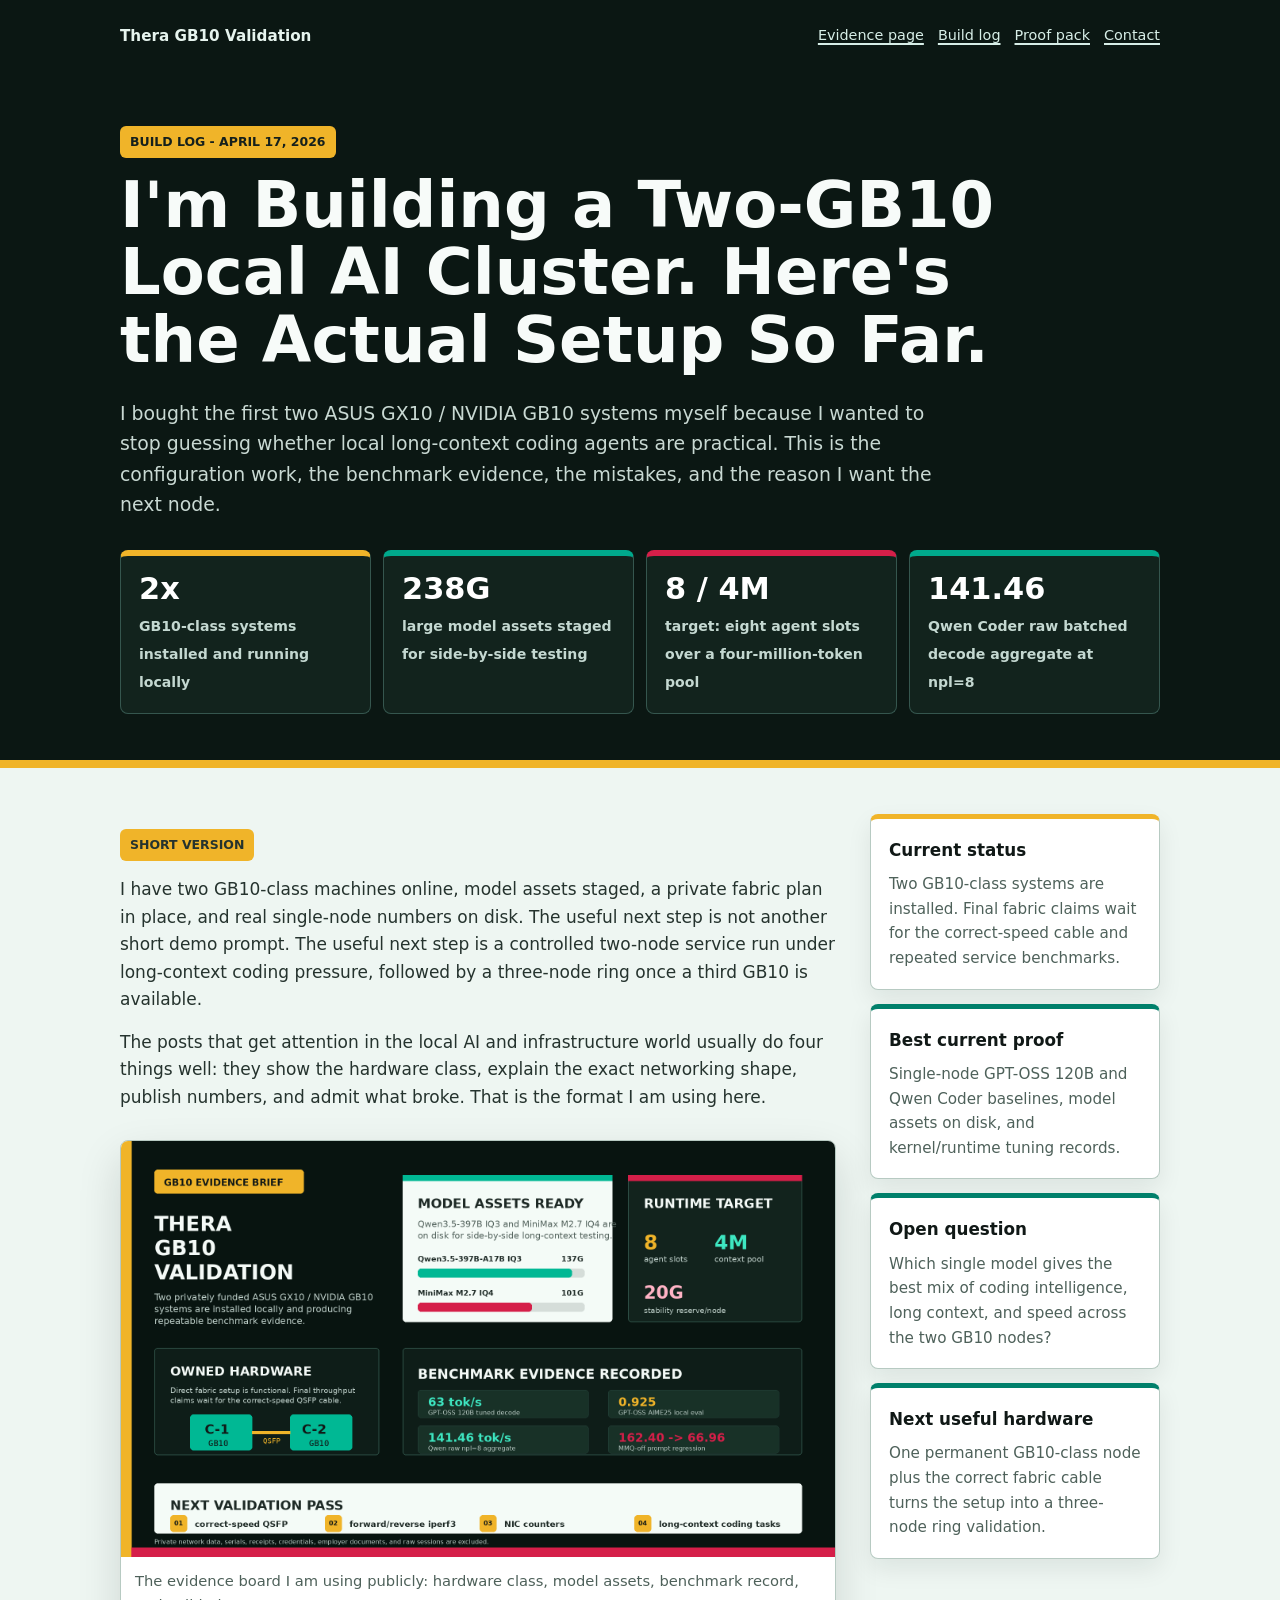
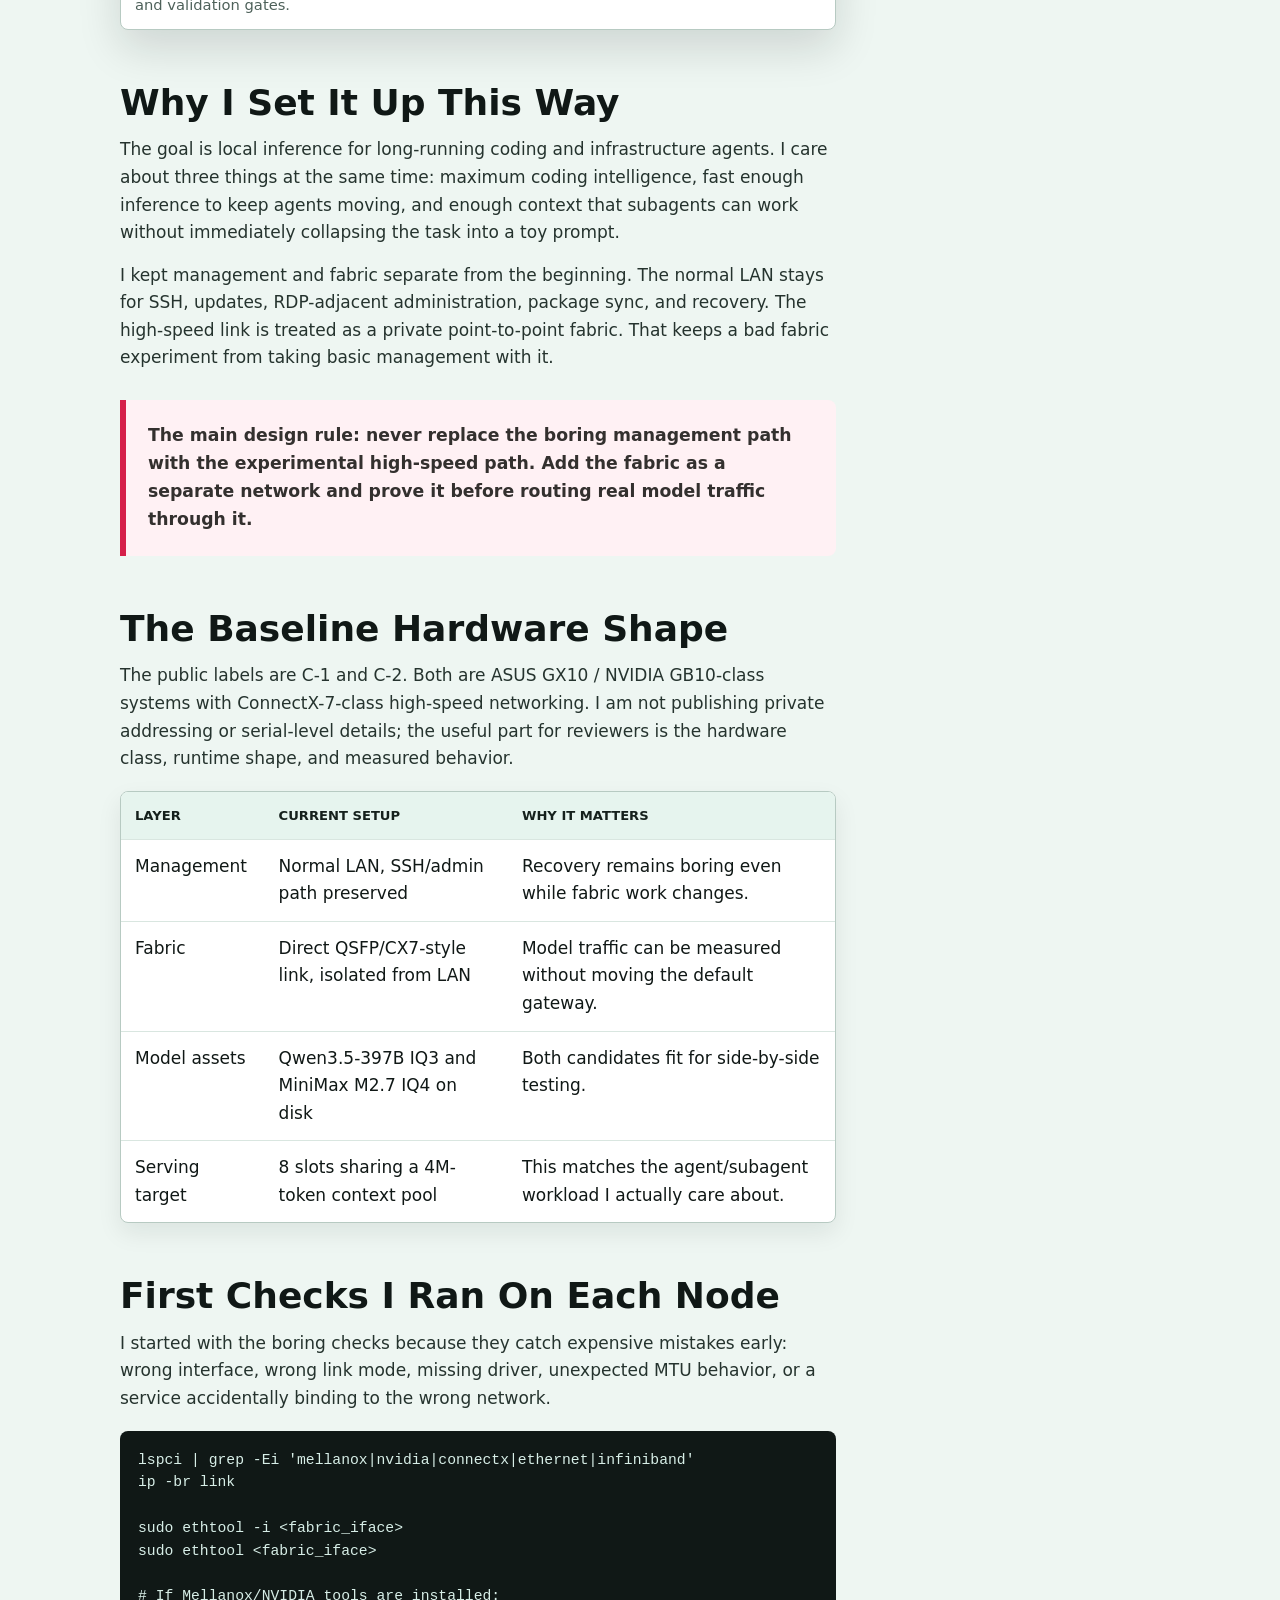
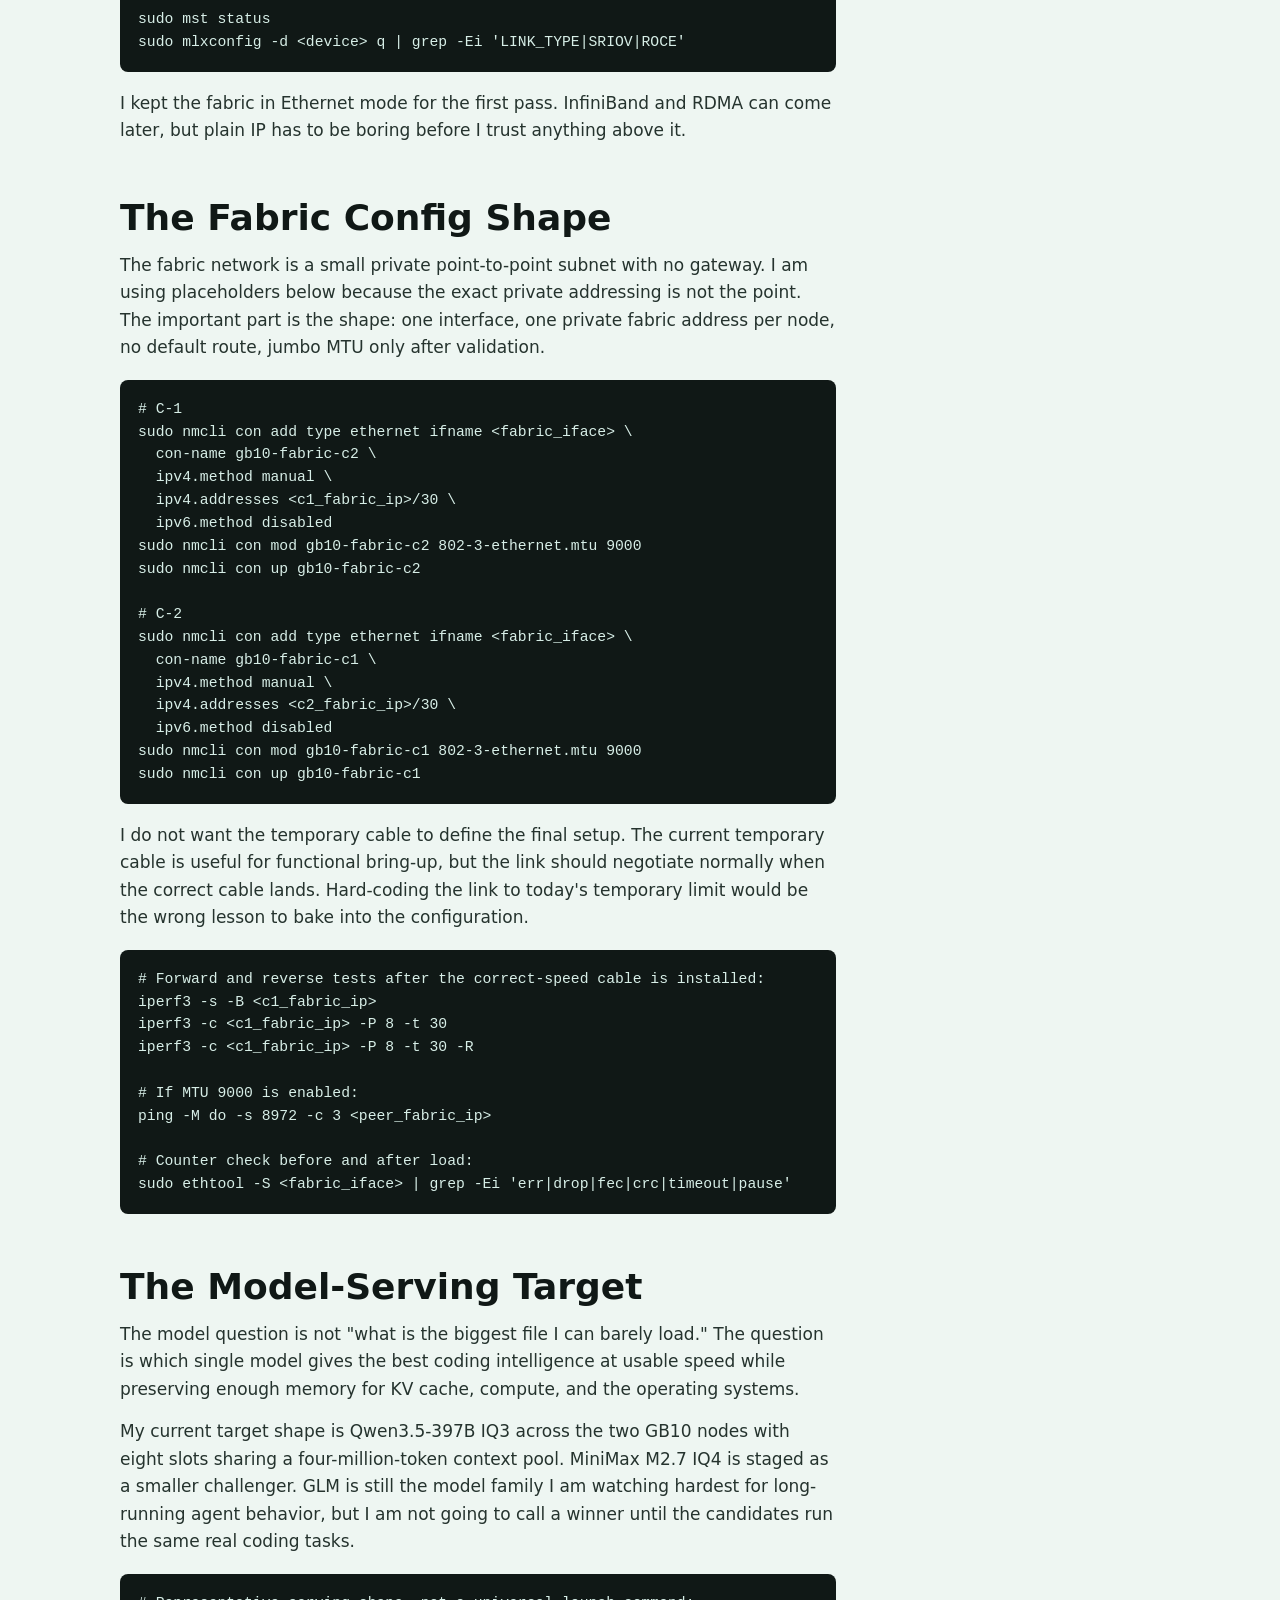
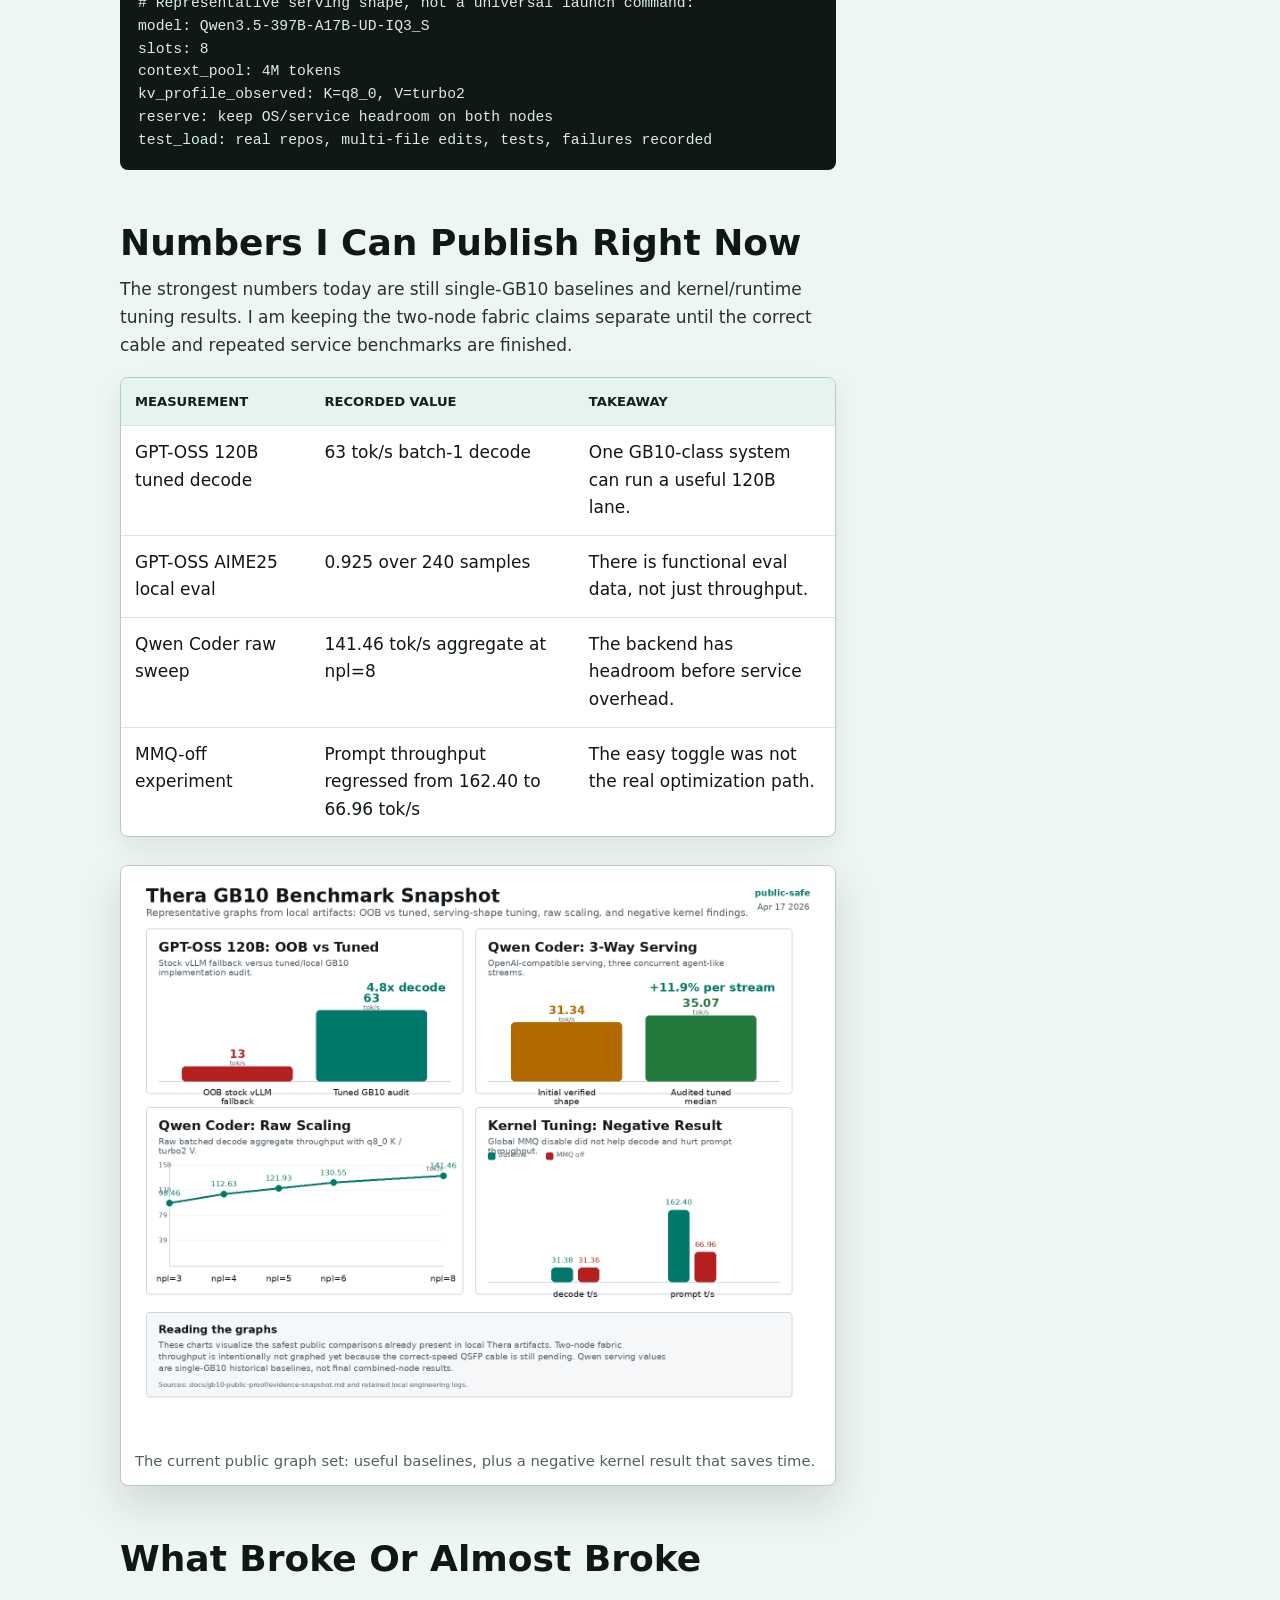
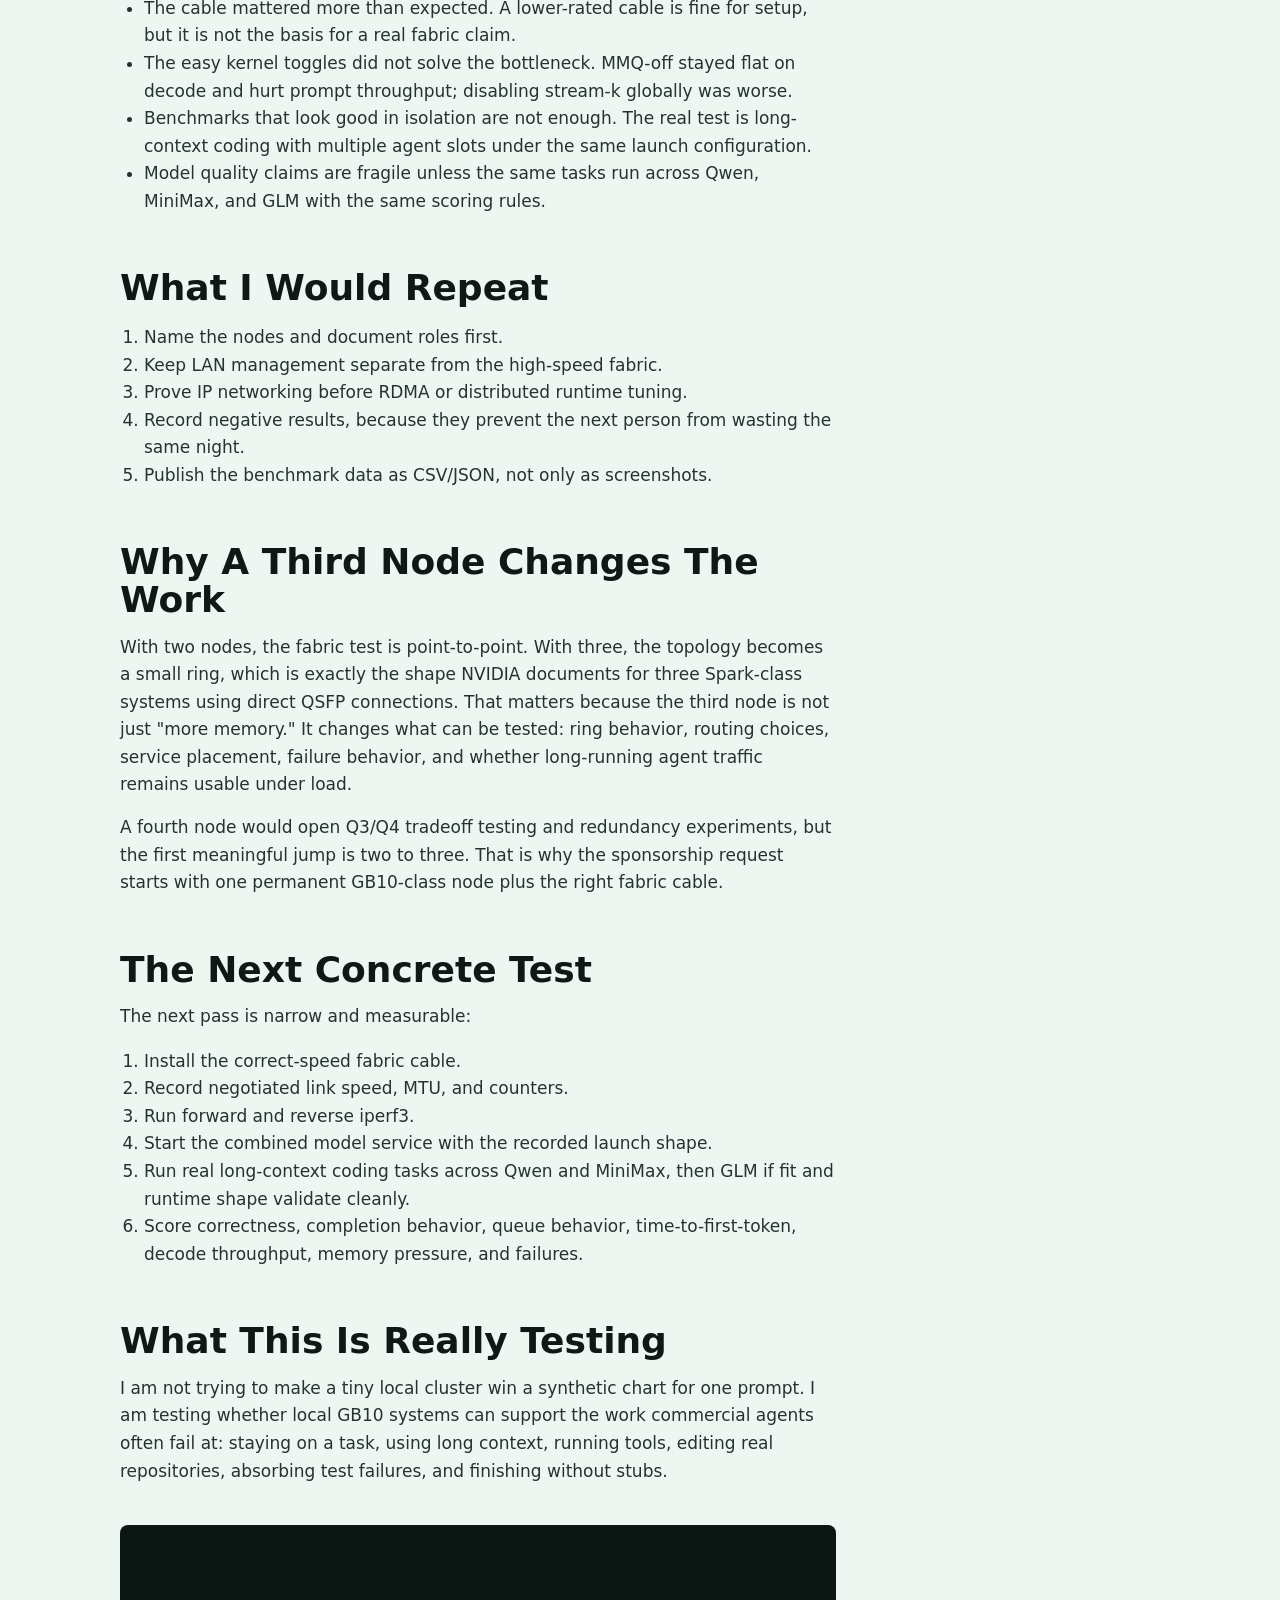
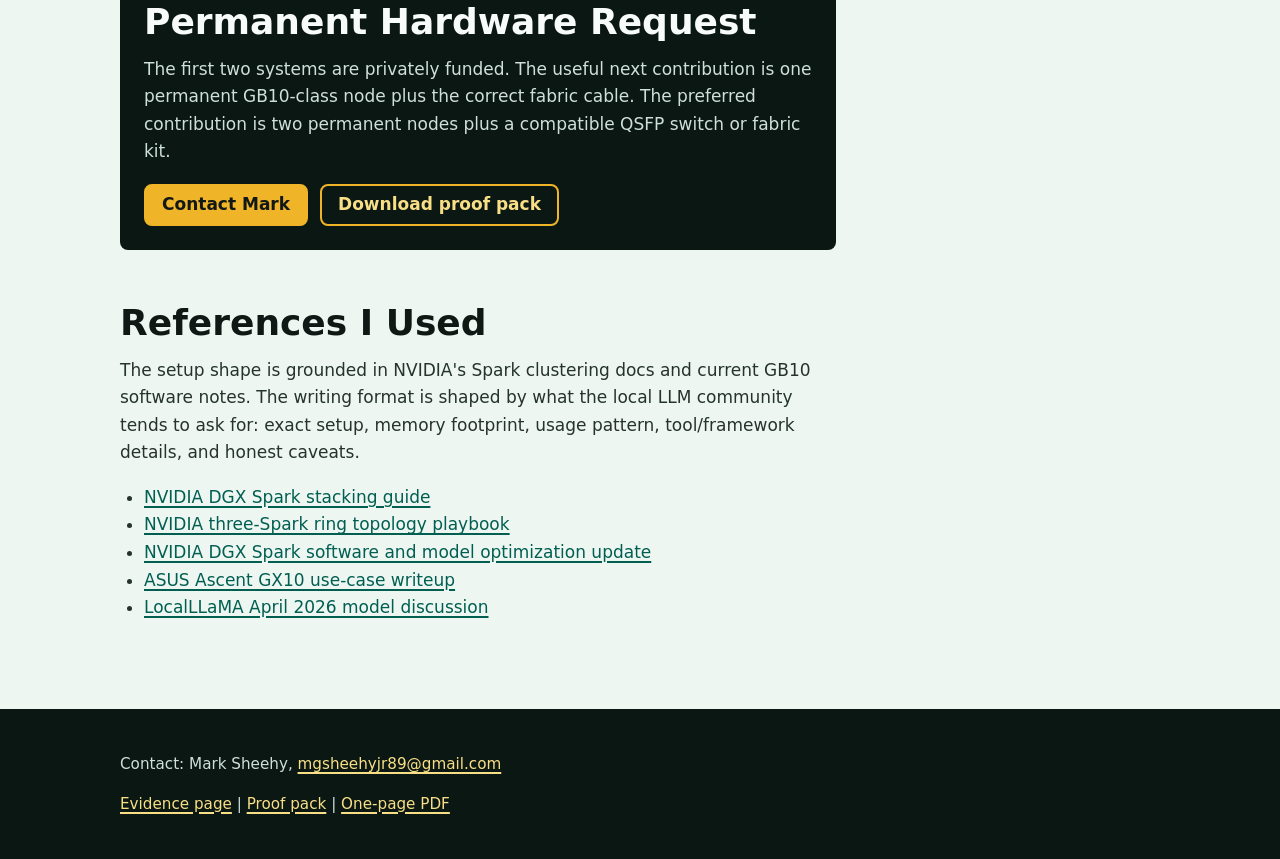
==== build-log.html @ c2eac0f5 "Add GB10 build log article" ====
<!doctype html>
<html lang="en">
<head>
  <meta charset="utf-8">
  <meta name="viewport" content="width=device-width, initial-scale=1">
  <title>I'm Building a Two-GB10 Local AI Cluster</title>
  <meta name="description" content="A first-person build log for a two-node ASUS GX10 / NVIDIA GB10 local AI cluster: configs, benchmarks, mistakes, model choices, and next validation steps.">
  <meta name="author" content="Mark Sheehy">
  <link rel="canonical" href="https://mgsheehyjr89.github.io/build-log.html">
  <link rel="icon" href="favicon.png" type="image/png">
  <meta property="og:type" content="article">
  <meta property="og:site_name" content="Thera GB10 Validation">
  <meta property="og:title" content="I'm Building a Two-GB10 Local AI Cluster">
  <meta property="og:description" content="What I configured, what broke, what measured well, and why the next GB10 matters.">
  <meta property="og:url" content="https://mgsheehyjr89.github.io/build-log.html">
  <meta property="og:image" content="https://mgsheehyjr89.github.io/social-card.png">
  <meta name="twitter:card" content="summary_large_image">
  <meta name="twitter:title" content="I'm Building a Two-GB10 Local AI Cluster">
  <meta name="twitter:description" content="Configs, benchmarks, mistakes, model choices, and next validation steps.">
  <meta name="twitter:image" content="https://mgsheehyjr89.github.io/social-card.png">
  <style>
    :root {
      color-scheme: light;
      --bg: #eef6f2;
      --ink: #101816;
      --muted: #4e615a;
      --line: #b7cac2;
      --surface: #ffffff;
      --panel: #0b1713;
      --panel-2: #12231d;
      --accent: #00806b;
      --accent-2: #00a98c;
      --gold: #f0b429;
      --hot: #d51f49;
      --soft-hot: #fff1f4;
      --soft-green: #ddf1ea;
      --shadow: 0 18px 44px rgba(16, 24, 22, 0.14);
    }

    * {
      box-sizing: border-box;
    }

    body {
      margin: 0;
      background: var(--bg);
      color: var(--ink);
      font-family: Inter, ui-sans-serif, system-ui, -apple-system, BlinkMacSystemFont, "Segoe UI", sans-serif;
      font-size: 17px;
      line-height: 1.62;
      letter-spacing: 0;
    }

    a {
      color: #005f51;
      text-decoration-thickness: 2px;
      text-underline-offset: 3px;
    }

    img {
      display: block;
      max-width: 100%;
      height: auto;
    }

    code,
    pre {
      font-family: ui-monospace, SFMono-Regular, Menlo, Consolas, monospace;
    }

    pre {
      overflow-x: auto;
      margin: 18px 0;
      padding: 18px;
      border-radius: 8px;
      background: #101816;
      color: #d7eee7;
      font-size: 0.92rem;
      line-height: 1.55;
    }

    .topbar,
    .hero,
    .article,
    footer {
      padding-left: max(22px, calc((100vw - 1040px) / 2));
      padding-right: max(22px, calc((100vw - 1040px) / 2));
    }

    .topbar {
      display: flex;
      align-items: center;
      justify-content: space-between;
      gap: 18px;
      min-height: 72px;
      background: var(--panel);
      color: #e6f4ee;
    }

    .brand {
      font-weight: 800;
      font-size: 0.95rem;
    }

    .nav {
      display: flex;
      flex-wrap: wrap;
      gap: 14px;
      font-size: 0.9rem;
    }

    .nav a {
      color: #d7eee7;
    }

    .hero {
      padding-top: 54px;
      padding-bottom: 46px;
      border-bottom: 8px solid var(--gold);
      background: var(--panel);
      color: #f7fbf9;
    }

    .eyebrow,
    .section-label {
      display: inline-flex;
      align-items: center;
      width: fit-content;
      margin: 0 0 14px;
      padding: 6px 10px;
      border-radius: 6px;
      background: var(--gold);
      color: #15201c;
      font-size: 0.78rem;
      font-weight: 850;
      text-transform: uppercase;
    }

    h1,
    h2,
    h3 {
      margin: 0;
      line-height: 1.05;
      letter-spacing: 0;
    }

    h1 {
      max-width: 900px;
      font-size: 4rem;
    }

    h2 {
      margin-top: 54px;
      font-size: 2.25rem;
    }

    h3 {
      margin-top: 28px;
      font-size: 1.35rem;
    }

    .lead {
      max-width: 820px;
      margin: 24px 0 0;
      color: #c9d9d3;
      font-size: 1.18rem;
    }

    .hero-grid {
      display: grid;
      grid-template-columns: repeat(4, minmax(0, 1fr));
      gap: 12px;
      margin-top: 30px;
    }

    .hero-stat {
      min-height: 116px;
      padding: 18px;
      border: 1px solid #35564e;
      border-top: 6px solid var(--accent-2);
      border-radius: 8px;
      background: var(--panel-2);
    }

    .hero-stat.gold {
      border-top-color: var(--gold);
    }

    .hero-stat.hot {
      border-top-color: var(--hot);
    }

    .hero-stat strong {
      display: block;
      margin-bottom: 8px;
      color: #ffffff;
      font-size: 1.9rem;
      line-height: 1;
    }

    .hero-stat span {
      color: #c4d8d1;
      font-size: 0.88rem;
      font-weight: 750;
    }

    .article {
      padding-top: 46px;
      padding-bottom: 70px;
    }

    .article-layout {
      display: grid;
      grid-template-columns: minmax(0, 1fr) 290px;
      gap: 34px;
      align-items: start;
    }

    .post {
      min-width: 0;
    }

    .post p,
    .post li {
      color: #25332e;
    }

    .post p {
      margin: 15px 0 0;
    }

    .post ul,
    .post ol {
      padding-left: 24px;
    }

    .pull {
      margin: 28px 0;
      padding: 22px;
      border-left: 6px solid var(--hot);
      border-radius: 0 8px 8px 0;
      background: var(--soft-hot);
      color: #33302e;
      font-size: 1.08rem;
      font-weight: 650;
    }

    .image-frame {
      margin: 28px 0;
      border: 1px solid var(--line);
      border-radius: 8px;
      background: #ffffff;
      box-shadow: var(--shadow);
      overflow: hidden;
    }

    .image-frame figcaption {
      padding: 12px 14px;
      color: var(--muted);
      font-size: 0.92rem;
    }

    .table-wrap {
      overflow-x: auto;
      margin-top: 18px;
      border: 1px solid var(--line);
      border-radius: 8px;
      background: #ffffff;
      box-shadow: 0 10px 24px rgba(16, 24, 22, 0.08);
    }

    table {
      width: 100%;
      min-width: 660px;
      border-collapse: collapse;
    }

    th,
    td {
      padding: 13px 14px;
      border-bottom: 1px solid #d9e6e0;
      text-align: left;
      vertical-align: top;
    }

    th {
      background: #e6f4ee;
      color: #15201c;
      font-size: 0.82rem;
      text-transform: uppercase;
    }

    tr:last-child td {
      border-bottom: 0;
    }

    .side {
      position: sticky;
      top: 20px;
      display: grid;
      gap: 14px;
    }

    .side-card {
      padding: 18px;
      border: 1px solid var(--line);
      border-top: 5px solid var(--accent);
      border-radius: 8px;
      background: #ffffff;
      box-shadow: 0 10px 24px rgba(16, 24, 22, 0.08);
    }

    .side-card.gold {
      border-top-color: var(--gold);
    }

    .side-card strong {
      display: block;
      margin-bottom: 8px;
      font-size: 1.05rem;
    }

    .side-card p {
      margin: 0;
      color: var(--muted);
      font-size: 0.95rem;
    }

    .cta {
      margin-top: 40px;
      padding: 24px;
      border-radius: 8px;
      background: var(--panel);
      color: #f7fbf9;
    }

    .cta p {
      color: #cfe0d9;
    }

    .button-row {
      display: flex;
      flex-wrap: wrap;
      gap: 12px;
      margin-top: 18px;
    }

    .button {
      display: inline-flex;
      align-items: center;
      justify-content: center;
      min-height: 42px;
      padding: 0 16px;
      border: 2px solid var(--gold);
      border-radius: 8px;
      background: var(--gold);
      color: #111816;
      font-weight: 800;
      text-decoration: none;
    }

    .button.secondary {
      background: transparent;
      color: #f8df86;
    }

    footer {
      padding-top: 28px;
      padding-bottom: 28px;
      background: var(--panel);
      color: #cfe0d9;
      font-size: 0.95rem;
    }

    footer a {
      color: #f8df86;
    }

    @media (max-width: 900px) {
      h1 {
        font-size: 2.6rem;
      }

      .hero-grid,
      .article-layout {
        grid-template-columns: 1fr;
      }

      .side {
        position: static;
      }
    }

    @media (max-width: 640px) {
      body {
        font-size: 16px;
      }

      .topbar {
        align-items: flex-start;
        flex-direction: column;
        padding-top: 18px;
        padding-bottom: 18px;
      }

      h1 {
        font-size: 2rem;
      }

      h2 {
        font-size: 1.55rem;
      }

      .hero {
        padding-top: 34px;
      }
    }
  </style>
</head>
<body>
  <div class="topbar">
    <div class="brand">Thera GB10 Validation</div>
    <nav class="nav" aria-label="Site sections">
      <a href="index.html">Evidence page</a>
      <a href="build-log.html">Build log</a>
      <a href="proof-pack.zip">Proof pack</a>
      <a href="mailto:mgsheehyjr89@gmail.com">Contact</a>
    </nav>
  </div>

  <header class="hero">
    <div class="eyebrow">Build log - April 17, 2026</div>
    <h1>I'm Building a Two-GB10 Local AI Cluster. Here's the Actual Setup So Far.</h1>
    <p class="lead">I bought the first two ASUS GX10 / NVIDIA GB10 systems myself because I wanted to stop guessing whether local long-context coding agents are practical. This is the configuration work, the benchmark evidence, the mistakes, and the reason I want the next node.</p>

    <div class="hero-grid" aria-label="Build summary">
      <div class="hero-stat gold">
        <strong>2x</strong>
        <span>GB10-class systems installed and running locally</span>
      </div>
      <div class="hero-stat">
        <strong>238G</strong>
        <span>large model assets staged for side-by-side testing</span>
      </div>
      <div class="hero-stat hot">
        <strong>8 / 4M</strong>
        <span>target: eight agent slots over a four-million-token pool</span>
      </div>
      <div class="hero-stat">
        <strong>141.46</strong>
        <span>Qwen Coder raw batched decode aggregate at npl=8</span>
      </div>
    </div>
  </header>

  <main class="article">
    <div class="article-layout">
      <article class="post">
        <p class="section-label">Short version</p>
        <p>I have two GB10-class machines online, model assets staged, a private fabric plan in place, and real single-node numbers on disk. The useful next step is not another short demo prompt. The useful next step is a controlled two-node service run under long-context coding pressure, followed by a three-node ring once a third GB10 is available.</p>

        <p>The posts that get attention in the local AI and infrastructure world usually do four things well: they show the hardware class, explain the exact networking shape, publish numbers, and admit what broke. That is the format I am using here.</p>

        <figure class="image-frame">
          <img src="evidence-visual.png" alt="GB10 validation evidence board with owned hardware, model assets, benchmark evidence, and next validation pass.">
          <figcaption>The evidence board I am using publicly: hardware class, model assets, benchmark record, and validation gates.</figcaption>
        </figure>

        <h2>Why I Set It Up This Way</h2>
        <p>The goal is local inference for long-running coding and infrastructure agents. I care about three things at the same time: maximum coding intelligence, fast enough inference to keep agents moving, and enough context that subagents can work without immediately collapsing the task into a toy prompt.</p>

        <p>I kept management and fabric separate from the beginning. The normal LAN stays for SSH, updates, RDP-adjacent administration, package sync, and recovery. The high-speed link is treated as a private point-to-point fabric. That keeps a bad fabric experiment from taking basic management with it.</p>

        <div class="pull">The main design rule: never replace the boring management path with the experimental high-speed path. Add the fabric as a separate network and prove it before routing real model traffic through it.</div>

        <h2>The Baseline Hardware Shape</h2>
        <p>The public labels are C-1 and C-2. Both are ASUS GX10 / NVIDIA GB10-class systems with ConnectX-7-class high-speed networking. I am not publishing private addressing or serial-level details; the useful part for reviewers is the hardware class, runtime shape, and measured behavior.</p>

        <div class="table-wrap">
          <table>
            <thead>
              <tr>
                <th>Layer</th>
                <th>Current setup</th>
                <th>Why it matters</th>
              </tr>
            </thead>
            <tbody>
              <tr>
                <td>Management</td>
                <td>Normal LAN, SSH/admin path preserved</td>
                <td>Recovery remains boring even while fabric work changes.</td>
              </tr>
              <tr>
                <td>Fabric</td>
                <td>Direct QSFP/CX7-style link, isolated from LAN</td>
                <td>Model traffic can be measured without moving the default gateway.</td>
              </tr>
              <tr>
                <td>Model assets</td>
                <td>Qwen3.5-397B IQ3 and MiniMax M2.7 IQ4 on disk</td>
                <td>Both candidates fit for side-by-side testing.</td>
              </tr>
              <tr>
                <td>Serving target</td>
                <td>8 slots sharing a 4M-token context pool</td>
                <td>This matches the agent/subagent workload I actually care about.</td>
              </tr>
            </tbody>
          </table>
        </div>

        <h2>First Checks I Ran On Each Node</h2>
        <p>I started with the boring checks because they catch expensive mistakes early: wrong interface, wrong link mode, missing driver, unexpected MTU behavior, or a service accidentally binding to the wrong network.</p>

        <pre><code>lspci | grep -Ei 'mellanox|nvidia|connectx|ethernet|infiniband'
ip -br link

sudo ethtool -i &lt;fabric_iface&gt;
sudo ethtool &lt;fabric_iface&gt;

# If Mellanox/NVIDIA tools are installed:
sudo mst status
sudo mlxconfig -d &lt;device&gt; q | grep -Ei 'LINK_TYPE|SRIOV|ROCE'</code></pre>

        <p>I kept the fabric in Ethernet mode for the first pass. InfiniBand and RDMA can come later, but plain IP has to be boring before I trust anything above it.</p>

        <h2>The Fabric Config Shape</h2>
        <p>The fabric network is a small private point-to-point subnet with no gateway. I am using placeholders below because the exact private addressing is not the point. The important part is the shape: one interface, one private fabric address per node, no default route, jumbo MTU only after validation.</p>

        <pre><code># C-1
sudo nmcli con add type ethernet ifname &lt;fabric_iface&gt; \
  con-name gb10-fabric-c2 \
  ipv4.method manual \
  ipv4.addresses &lt;c1_fabric_ip&gt;/30 \
  ipv6.method disabled
sudo nmcli con mod gb10-fabric-c2 802-3-ethernet.mtu 9000
sudo nmcli con up gb10-fabric-c2

# C-2
sudo nmcli con add type ethernet ifname &lt;fabric_iface&gt; \
  con-name gb10-fabric-c1 \
  ipv4.method manual \
  ipv4.addresses &lt;c2_fabric_ip&gt;/30 \
  ipv6.method disabled
sudo nmcli con mod gb10-fabric-c1 802-3-ethernet.mtu 9000
sudo nmcli con up gb10-fabric-c1</code></pre>

        <p>I do not want the temporary cable to define the final setup. The current temporary cable is useful for functional bring-up, but the link should negotiate normally when the correct cable lands. Hard-coding the link to today's temporary limit would be the wrong lesson to bake into the configuration.</p>

        <pre><code># Forward and reverse tests after the correct-speed cable is installed:
iperf3 -s -B &lt;c1_fabric_ip&gt;
iperf3 -c &lt;c1_fabric_ip&gt; -P 8 -t 30
iperf3 -c &lt;c1_fabric_ip&gt; -P 8 -t 30 -R

# If MTU 9000 is enabled:
ping -M do -s 8972 -c 3 &lt;peer_fabric_ip&gt;

# Counter check before and after load:
sudo ethtool -S &lt;fabric_iface&gt; | grep -Ei 'err|drop|fec|crc|timeout|pause'</code></pre>

        <h2>The Model-Serving Target</h2>
        <p>The model question is not "what is the biggest file I can barely load." The question is which single model gives the best coding intelligence at usable speed while preserving enough memory for KV cache, compute, and the operating systems.</p>

        <p>My current target shape is Qwen3.5-397B IQ3 across the two GB10 nodes with eight slots sharing a four-million-token context pool. MiniMax M2.7 IQ4 is staged as a smaller challenger. GLM is still the model family I am watching hardest for long-running agent behavior, but I am not going to call a winner until the candidates run the same real coding tasks.</p>

        <pre><code># Representative serving shape, not a universal launch command:
model: Qwen3.5-397B-A17B-UD-IQ3_S
slots: 8
context_pool: 4M tokens
kv_profile_observed: K=q8_0, V=turbo2
reserve: keep OS/service headroom on both nodes
test_load: real repos, multi-file edits, tests, failures recorded</code></pre>

        <h2>Numbers I Can Publish Right Now</h2>
        <p>The strongest numbers today are still single-GB10 baselines and kernel/runtime tuning results. I am keeping the two-node fabric claims separate until the correct cable and repeated service benchmarks are finished.</p>

        <div class="table-wrap">
          <table>
            <thead>
              <tr>
                <th>Measurement</th>
                <th>Recorded value</th>
                <th>Takeaway</th>
              </tr>
            </thead>
            <tbody>
              <tr>
                <td>GPT-OSS 120B tuned decode</td>
                <td>63 tok/s batch-1 decode</td>
                <td>One GB10-class system can run a useful 120B lane.</td>
              </tr>
              <tr>
                <td>GPT-OSS AIME25 local eval</td>
                <td>0.925 over 240 samples</td>
                <td>There is functional eval data, not just throughput.</td>
              </tr>
              <tr>
                <td>Qwen Coder raw sweep</td>
                <td>141.46 tok/s aggregate at npl=8</td>
                <td>The backend has headroom before service overhead.</td>
              </tr>
              <tr>
                <td>MMQ-off experiment</td>
                <td>Prompt throughput regressed from 162.40 to 66.96 tok/s</td>
                <td>The easy toggle was not the real optimization path.</td>
              </tr>
            </tbody>
          </table>
        </div>

        <figure class="image-frame">
          <img src="benchmark-graphs.png" alt="Benchmark graphs for GPT-OSS tuned decode, Qwen Coder serving shape, Qwen raw scaling, and MMQ tuning results.">
          <figcaption>The current public graph set: useful baselines, plus a negative kernel result that saves time.</figcaption>
        </figure>

        <h2>What Broke Or Almost Broke</h2>
        <ul>
          <li>The cable mattered more than expected. A lower-rated cable is fine for setup, but it is not the basis for a real fabric claim.</li>
          <li>The easy kernel toggles did not solve the bottleneck. MMQ-off stayed flat on decode and hurt prompt throughput; disabling stream-k globally was worse.</li>
          <li>Benchmarks that look good in isolation are not enough. The real test is long-context coding with multiple agent slots under the same launch configuration.</li>
          <li>Model quality claims are fragile unless the same tasks run across Qwen, MiniMax, and GLM with the same scoring rules.</li>
        </ul>

        <h2>What I Would Repeat</h2>
        <ol>
          <li>Name the nodes and document roles first.</li>
          <li>Keep LAN management separate from the high-speed fabric.</li>
          <li>Prove IP networking before RDMA or distributed runtime tuning.</li>
          <li>Record negative results, because they prevent the next person from wasting the same night.</li>
          <li>Publish the benchmark data as CSV/JSON, not only as screenshots.</li>
        </ol>

        <h2>Why A Third Node Changes The Work</h2>
        <p>With two nodes, the fabric test is point-to-point. With three, the topology becomes a small ring, which is exactly the shape NVIDIA documents for three Spark-class systems using direct QSFP connections. That matters because the third node is not just "more memory." It changes what can be tested: ring behavior, routing choices, service placement, failure behavior, and whether long-running agent traffic remains usable under load.</p>

        <p>A fourth node would open Q3/Q4 tradeoff testing and redundancy experiments, but the first meaningful jump is two to three. That is why the sponsorship request starts with one permanent GB10-class node plus the right fabric cable.</p>

        <h2>The Next Concrete Test</h2>
        <p>The next pass is narrow and measurable:</p>
        <ol>
          <li>Install the correct-speed fabric cable.</li>
          <li>Record negotiated link speed, MTU, and counters.</li>
          <li>Run forward and reverse iperf3.</li>
          <li>Start the combined model service with the recorded launch shape.</li>
          <li>Run real long-context coding tasks across Qwen and MiniMax, then GLM if fit and runtime shape validate cleanly.</li>
          <li>Score correctness, completion behavior, queue behavior, time-to-first-token, decode throughput, memory pressure, and failures.</li>
        </ol>

        <h2>What This Is Really Testing</h2>
        <p>I am not trying to make a tiny local cluster win a synthetic chart for one prompt. I am testing whether local GB10 systems can support the work commercial agents often fail at: staying on a task, using long context, running tools, editing real repositories, absorbing test failures, and finishing without stubs.</p>

        <div class="cta">
          <h2>Permanent Hardware Request</h2>
          <p>The first two systems are privately funded. The useful next contribution is one permanent GB10-class node plus the correct fabric cable. The preferred contribution is two permanent nodes plus a compatible QSFP switch or fabric kit.</p>
          <div class="button-row">
            <a class="button" href="mailto:mgsheehyjr89@gmail.com?subject=GB10%20hardware%20sponsorship">Contact Mark</a>
            <a class="button secondary" href="proof-pack.zip">Download proof pack</a>
          </div>
        </div>

        <h2>References I Used</h2>
        <p>The setup shape is grounded in NVIDIA's Spark clustering docs and current GB10 software notes. The writing format is shaped by what the local LLM community tends to ask for: exact setup, memory footprint, usage pattern, tool/framework details, and honest caveats.</p>
        <ul>
          <li><a href="https://docs.nvidia.com/dgx/dgx-spark/spark-clustering.html">NVIDIA DGX Spark stacking guide</a></li>
          <li><a href="https://build.nvidia.com/spark/connect-three-sparks">NVIDIA three-Spark ring topology playbook</a></li>
          <li><a href="https://developer.nvidia.com/blog/new-software-and-model-optimizations-supercharge-nvidia-dgx-spark/">NVIDIA DGX Spark software and model optimization update</a></li>
          <li><a href="https://www.asus.com/us/business/blog/transforming-ai-education-with-asus-ascent-gx10/">ASUS Ascent GX10 use-case writeup</a></li>
          <li><a href="https://www.reddit.com/r/LocalLLaMA/comments/1sknx6n/best_local_llms_apr_2026/">LocalLLaMA April 2026 model discussion</a></li>
        </ul>
      </article>

      <aside class="side" aria-label="Build log summary">
        <div class="side-card gold">
          <strong>Current status</strong>
          <p>Two GB10-class systems are installed. Final fabric claims wait for the correct-speed cable and repeated service benchmarks.</p>
        </div>
        <div class="side-card">
          <strong>Best current proof</strong>
          <p>Single-node GPT-OSS 120B and Qwen Coder baselines, model assets on disk, and kernel/runtime tuning records.</p>
        </div>
        <div class="side-card">
          <strong>Open question</strong>
          <p>Which single model gives the best mix of coding intelligence, long context, and speed across the two GB10 nodes?</p>
        </div>
        <div class="side-card">
          <strong>Next useful hardware</strong>
          <p>One permanent GB10-class node plus the correct fabric cable turns the setup into a three-node ring validation.</p>
        </div>
      </aside>
    </div>
  </main>

  <footer>
    <p>Contact: Mark Sheehy, <a href="mailto:mgsheehyjr89@gmail.com">mgsheehyjr89@gmail.com</a></p>
    <p><a href="index.html">Evidence page</a> | <a href="proof-pack.zip">Proof pack</a> | <a href="proof-pack/sponsorship-one-pager.pdf">One-page PDF</a></p>
  </footer>
</body>
</html>
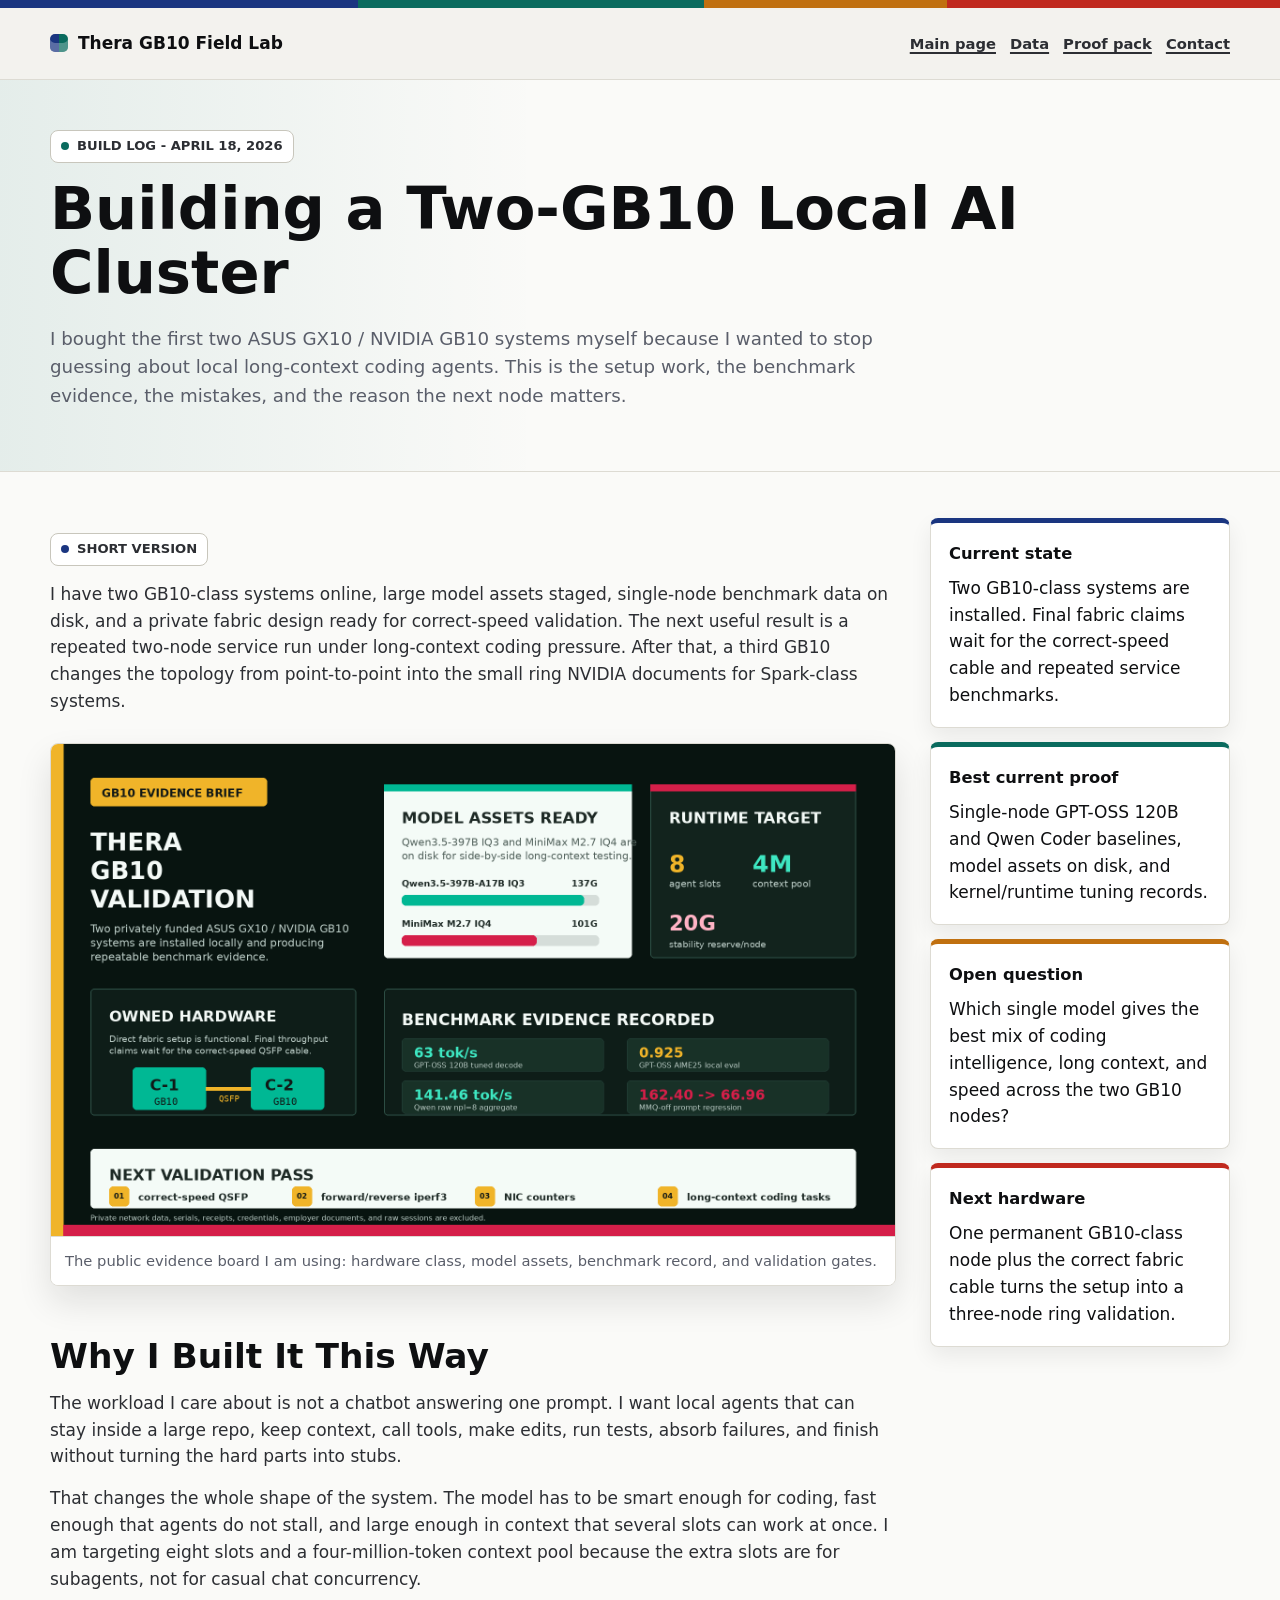
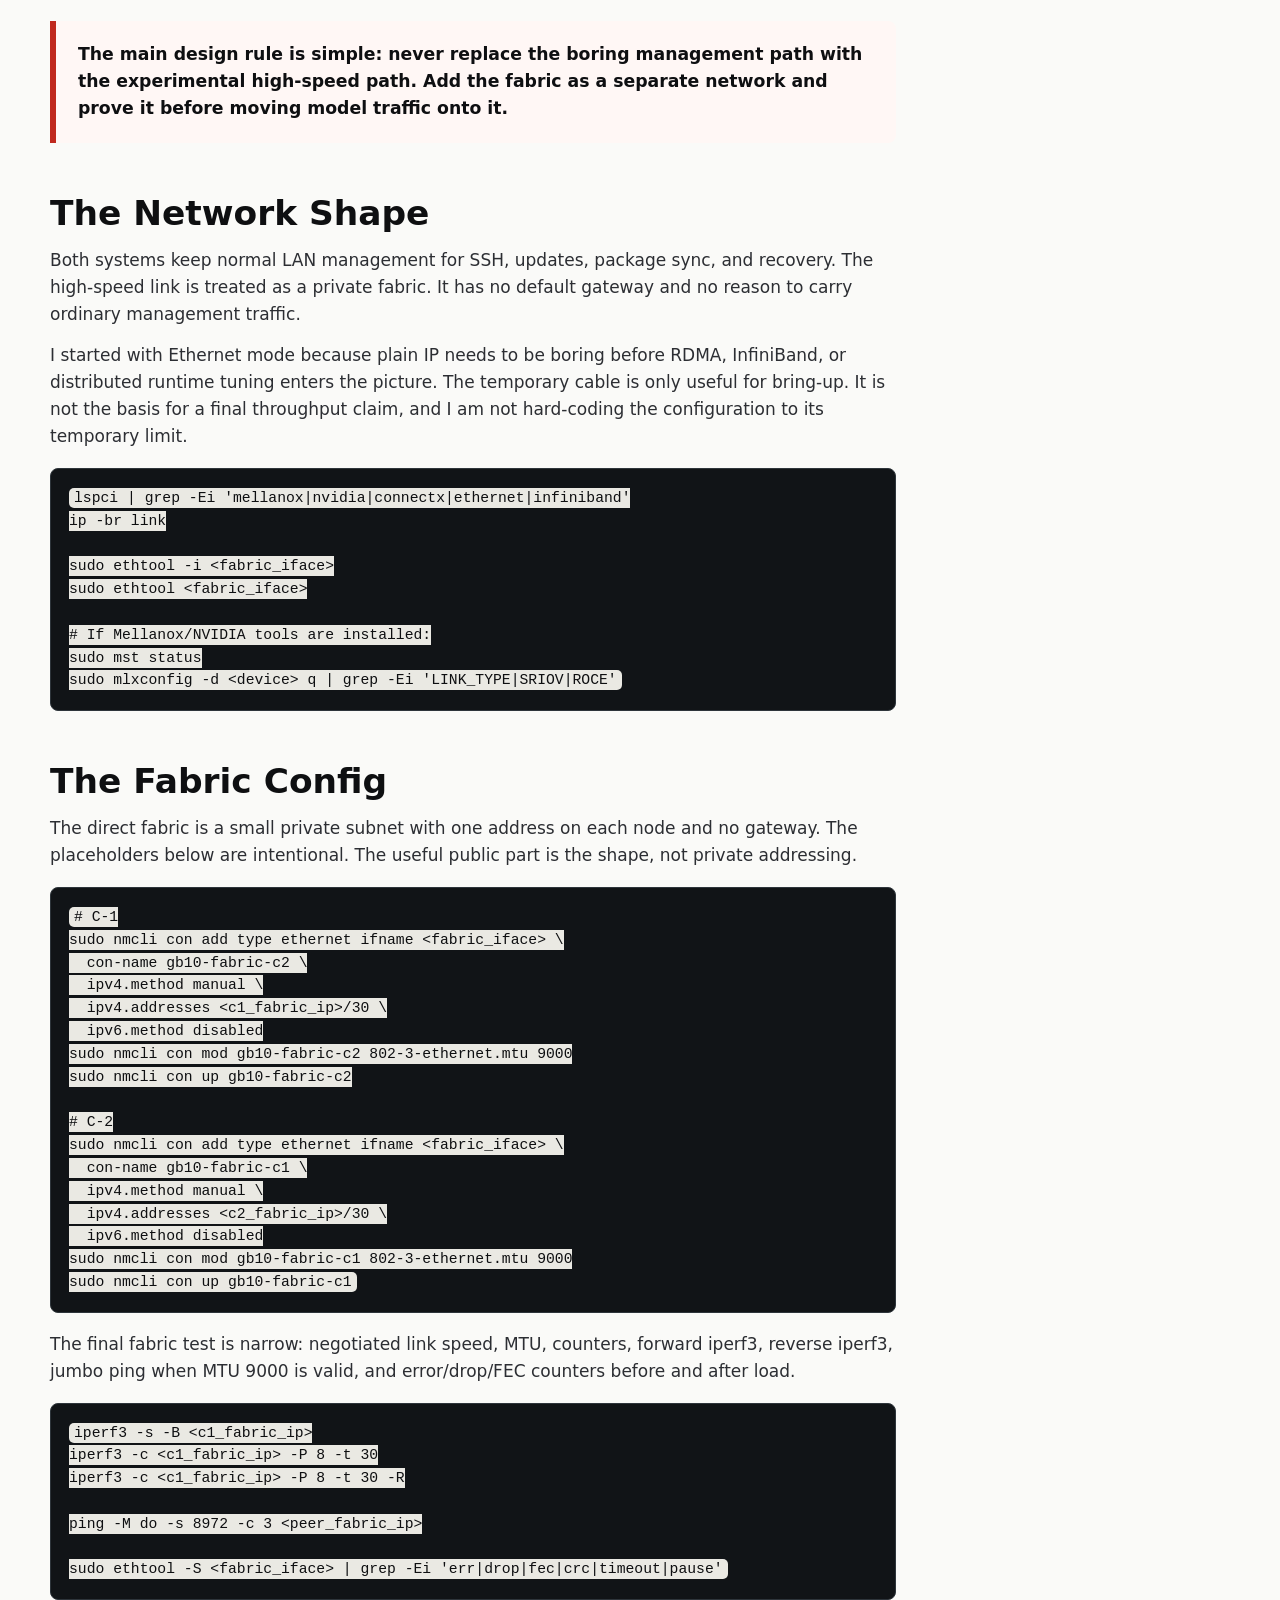
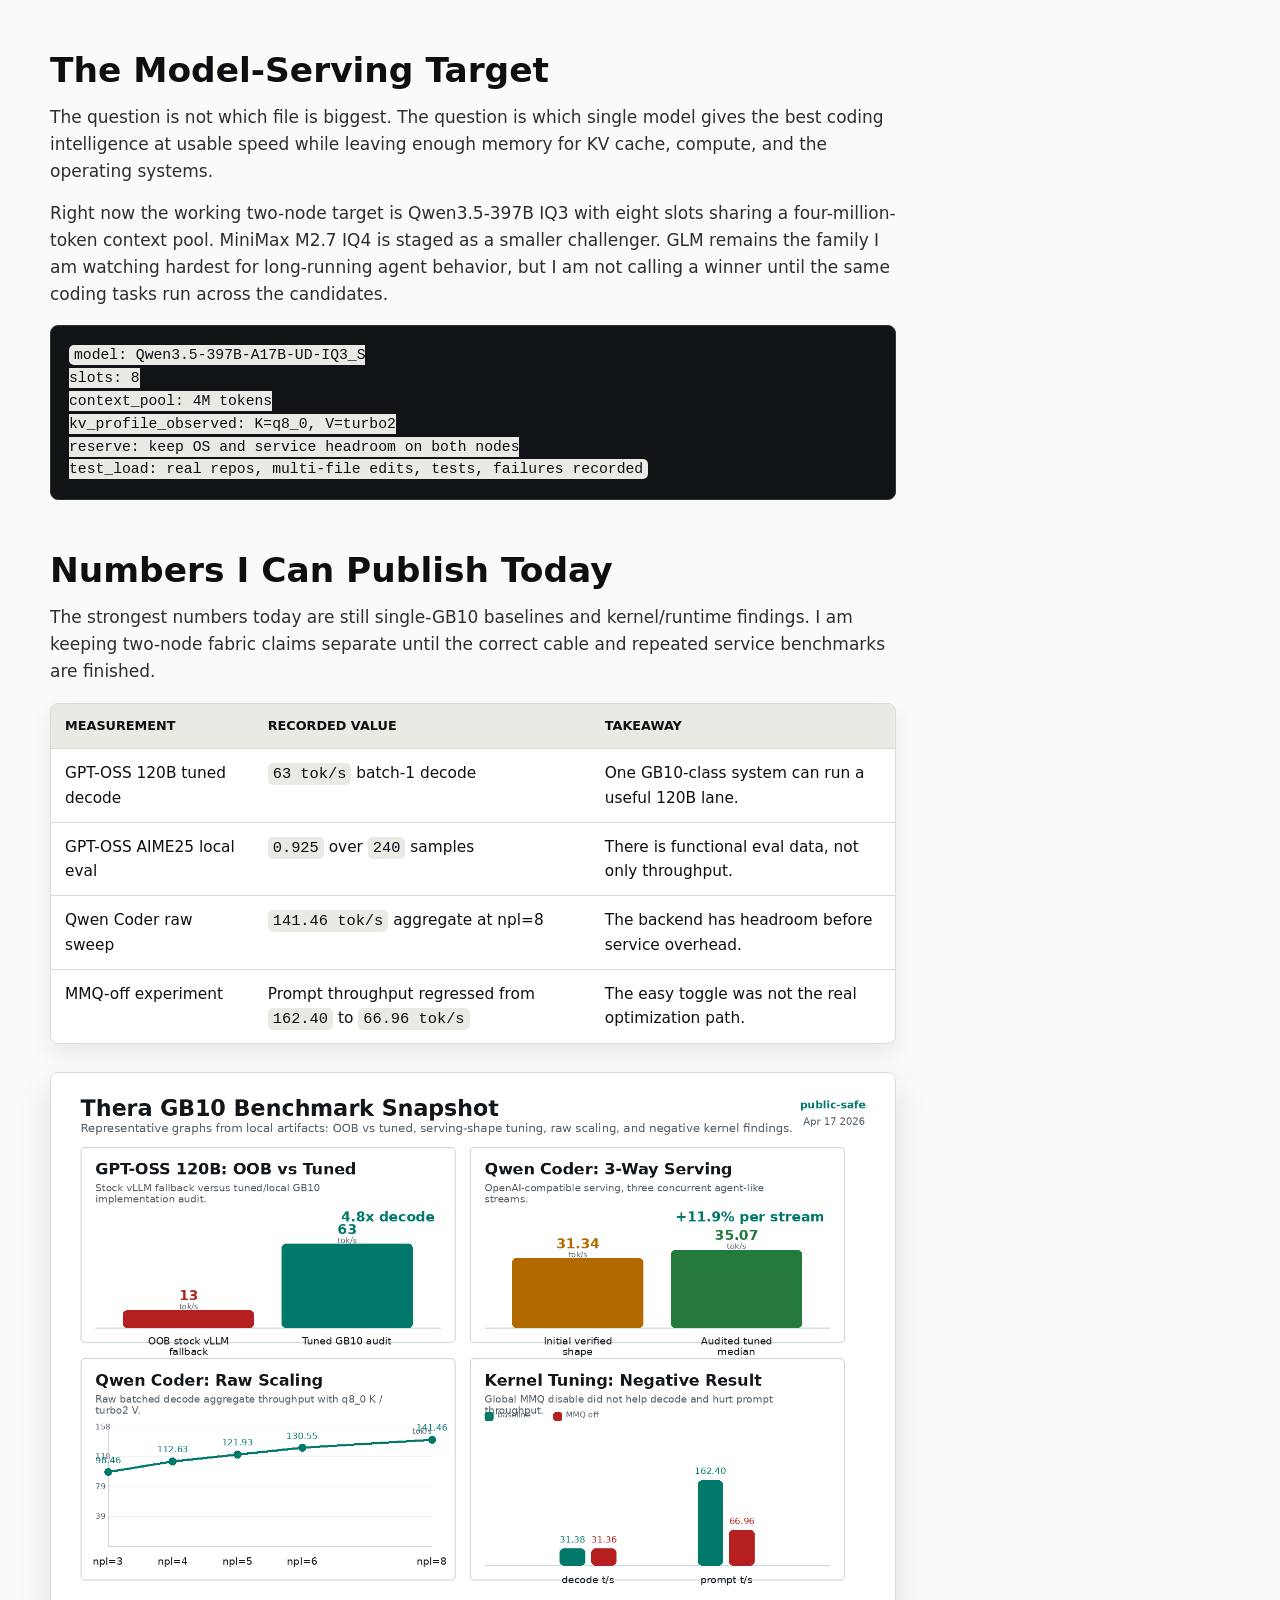
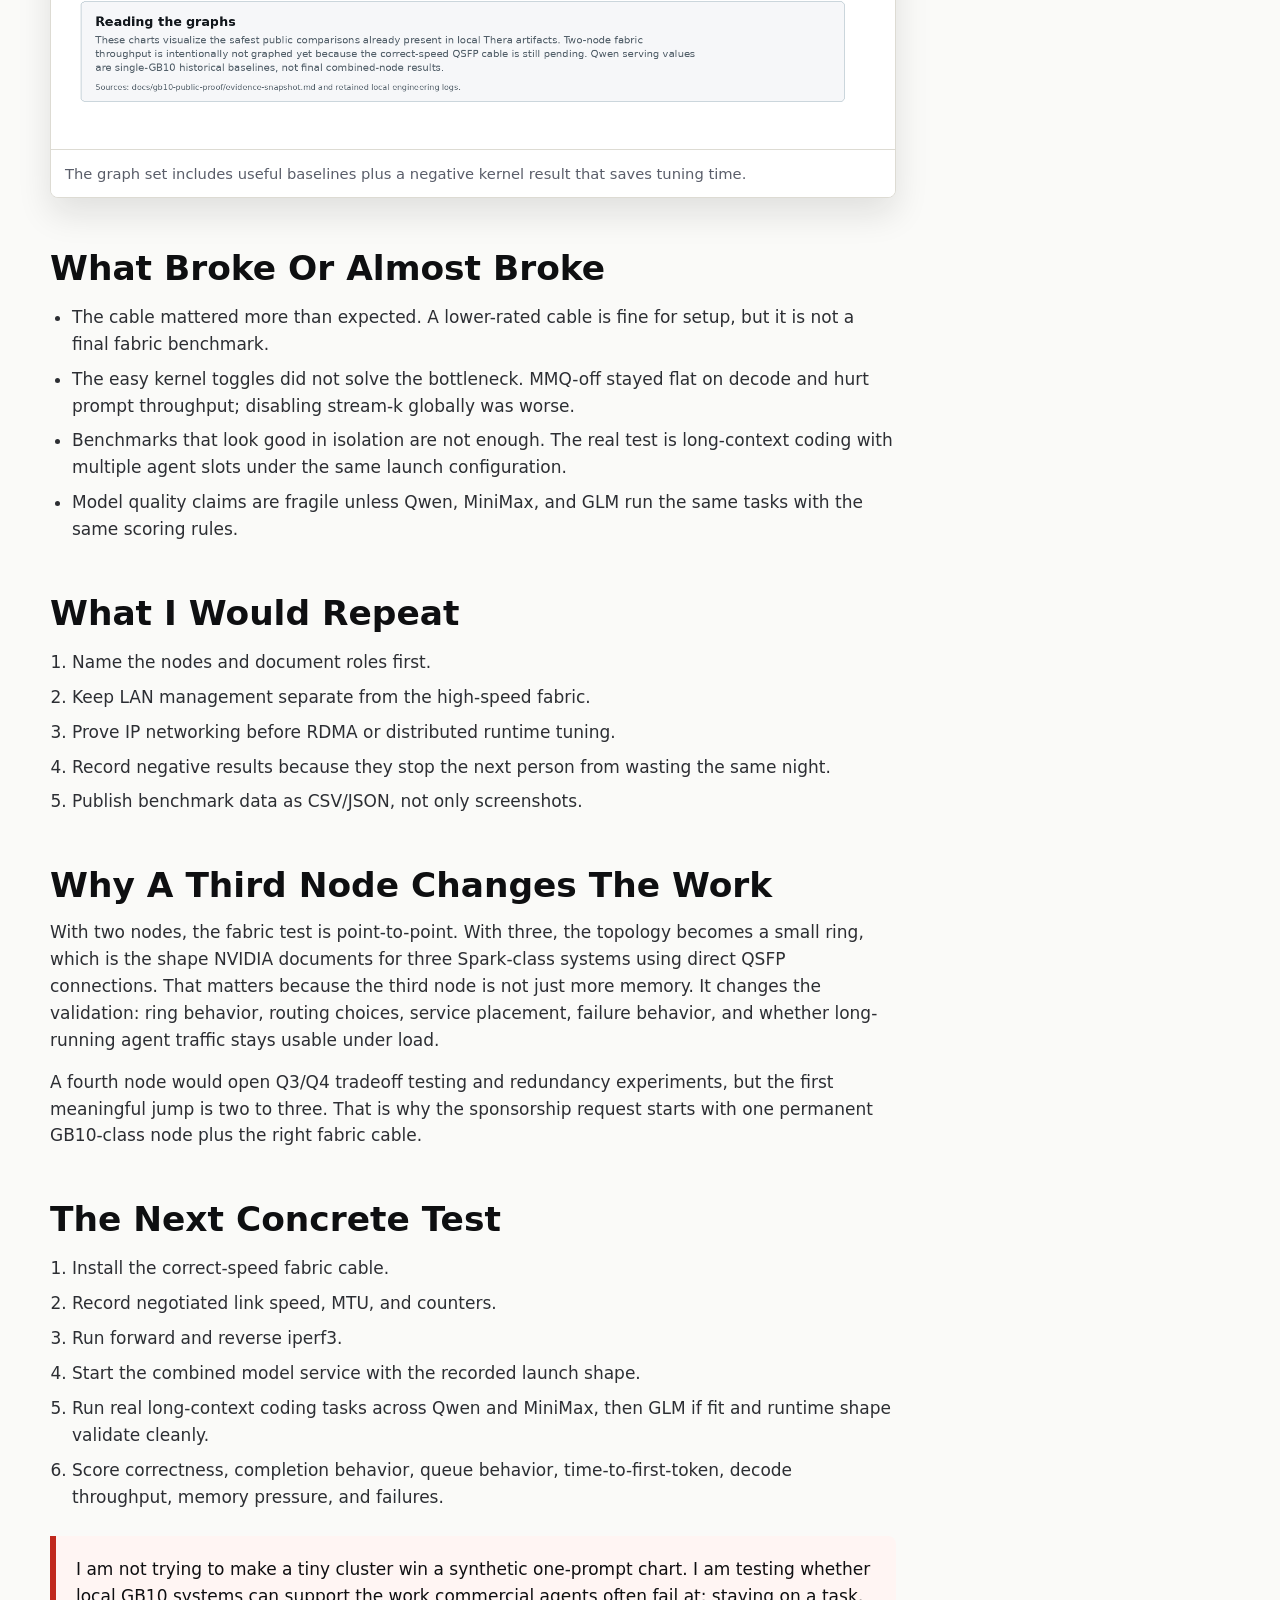
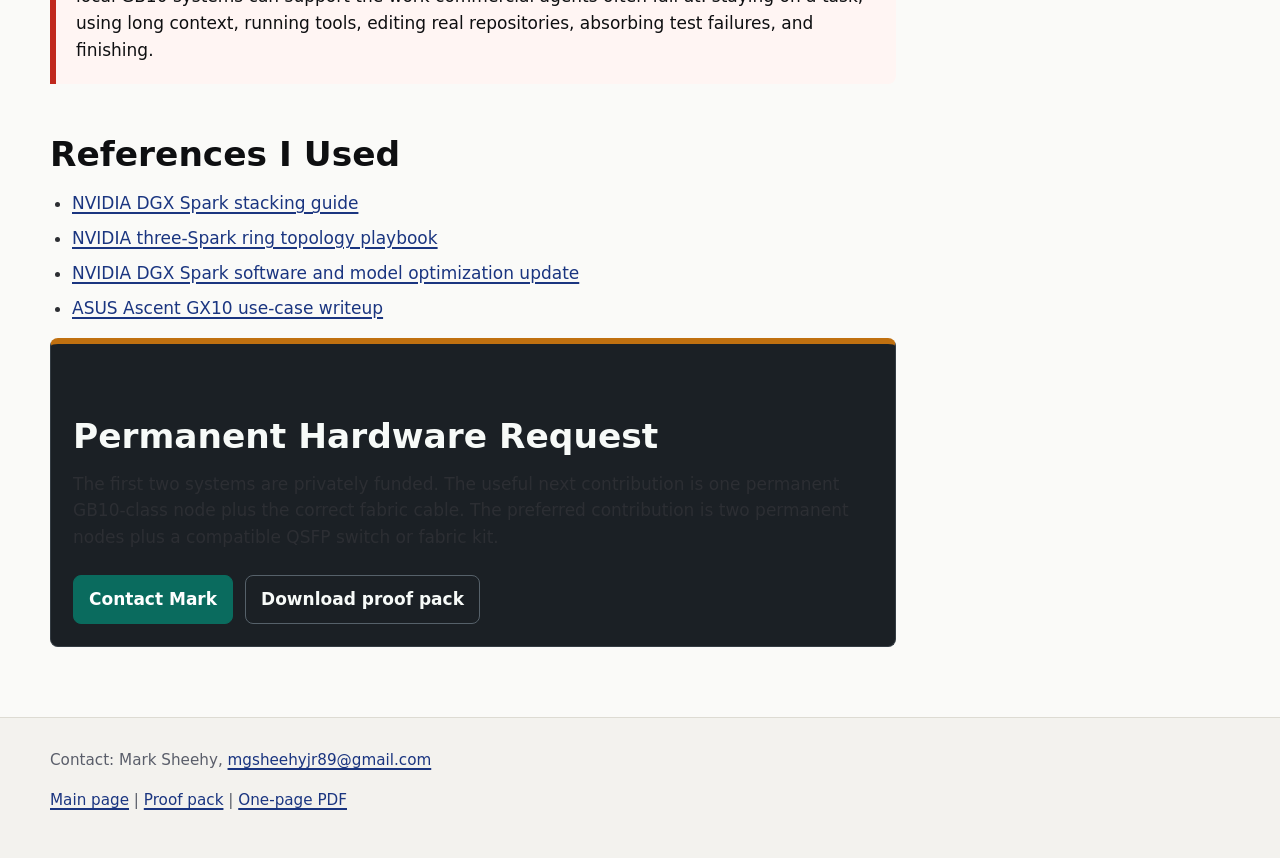
==== commit b42cd35a: "Refresh GB10 field lab page" ====
--- a/build-log.html
+++ b/build-log.html
@@ -3,515 +3,62 @@
 <head>
   <meta charset="utf-8">
   <meta name="viewport" content="width=device-width, initial-scale=1">
-  <title>I'm Building a Two-GB10 Local AI Cluster</title>
-  <meta name="description" content="A first-person build log for a two-node ASUS GX10 / NVIDIA GB10 local AI cluster: configs, benchmarks, mistakes, model choices, and next validation steps.">
+  <title>Building a Two-GB10 Local AI Cluster</title>
+  <meta name="description" content="A first-person build log for a two-node ASUS GX10 / NVIDIA GB10 local AI cluster: network shape, configs, benchmark evidence, kernel findings, model choices, and next tests.">
   <meta name="author" content="Mark Sheehy">
   <link rel="canonical" href="https://mgsheehyjr89.github.io/build-log.html">
   <link rel="icon" href="favicon.png" type="image/png">
+  <link rel="stylesheet" href="site.css">
   <meta property="og:type" content="article">
-  <meta property="og:site_name" content="Thera GB10 Validation">
-  <meta property="og:title" content="I'm Building a Two-GB10 Local AI Cluster">
-  <meta property="og:description" content="What I configured, what broke, what measured well, and why the next GB10 matters.">
+  <meta property="og:site_name" content="Thera GB10 Field Lab">
+  <meta property="og:title" content="Building a Two-GB10 Local AI Cluster">
+  <meta property="og:description" content="What I configured, what measured well, what broke, and why the third GB10 matters.">
   <meta property="og:url" content="https://mgsheehyjr89.github.io/build-log.html">
   <meta property="og:image" content="https://mgsheehyjr89.github.io/social-card.png">
   <meta name="twitter:card" content="summary_large_image">
-  <meta name="twitter:title" content="I'm Building a Two-GB10 Local AI Cluster">
-  <meta name="twitter:description" content="Configs, benchmarks, mistakes, model choices, and next validation steps.">
+  <meta name="twitter:title" content="Building a Two-GB10 Local AI Cluster">
+  <meta name="twitter:description" content="Network shape, configs, benchmark evidence, kernel findings, model choices, and next tests.">
   <meta name="twitter:image" content="https://mgsheehyjr89.github.io/social-card.png">
-  <style>
-    :root {
-      color-scheme: light;
-      --bg: #eef6f2;
-      --ink: #101816;
-      --muted: #4e615a;
-      --line: #b7cac2;
-      --surface: #ffffff;
-      --panel: #0b1713;
-      --panel-2: #12231d;
-      --accent: #00806b;
-      --accent-2: #00a98c;
-      --gold: #f0b429;
-      --hot: #d51f49;
-      --soft-hot: #fff1f4;
-      --soft-green: #ddf1ea;
-      --shadow: 0 18px 44px rgba(16, 24, 22, 0.14);
-    }
-
-    * {
-      box-sizing: border-box;
-    }
-
-    body {
-      margin: 0;
-      background: var(--bg);
-      color: var(--ink);
-      font-family: Inter, ui-sans-serif, system-ui, -apple-system, BlinkMacSystemFont, "Segoe UI", sans-serif;
-      font-size: 17px;
-      line-height: 1.62;
-      letter-spacing: 0;
-    }
-
-    a {
-      color: #005f51;
-      text-decoration-thickness: 2px;
-      text-underline-offset: 3px;
-    }
-
-    img {
-      display: block;
-      max-width: 100%;
-      height: auto;
-    }
-
-    code,
-    pre {
-      font-family: ui-monospace, SFMono-Regular, Menlo, Consolas, monospace;
-    }
-
-    pre {
-      overflow-x: auto;
-      margin: 18px 0;
-      padding: 18px;
-      border-radius: 8px;
-      background: #101816;
-      color: #d7eee7;
-      font-size: 0.92rem;
-      line-height: 1.55;
-    }
-
-    .topbar,
-    .hero,
-    .article,
-    footer {
-      padding-left: max(22px, calc((100vw - 1040px) / 2));
-      padding-right: max(22px, calc((100vw - 1040px) / 2));
-    }
-
-    .topbar {
-      display: flex;
-      align-items: center;
-      justify-content: space-between;
-      gap: 18px;
-      min-height: 72px;
-      background: var(--panel);
-      color: #e6f4ee;
-    }
-
-    .brand {
-      font-weight: 800;
-      font-size: 0.95rem;
-    }
-
-    .nav {
-      display: flex;
-      flex-wrap: wrap;
-      gap: 14px;
-      font-size: 0.9rem;
-    }
-
-    .nav a {
-      color: #d7eee7;
-    }
-
-    .hero {
-      padding-top: 54px;
-      padding-bottom: 46px;
-      border-bottom: 8px solid var(--gold);
-      background: var(--panel);
-      color: #f7fbf9;
-    }
-
-    .eyebrow,
-    .section-label {
-      display: inline-flex;
-      align-items: center;
-      width: fit-content;
-      margin: 0 0 14px;
-      padding: 6px 10px;
-      border-radius: 6px;
-      background: var(--gold);
-      color: #15201c;
-      font-size: 0.78rem;
-      font-weight: 850;
-      text-transform: uppercase;
-    }
-
-    h1,
-    h2,
-    h3 {
-      margin: 0;
-      line-height: 1.05;
-      letter-spacing: 0;
-    }
-
-    h1 {
-      max-width: 900px;
-      font-size: 4rem;
-    }
-
-    h2 {
-      margin-top: 54px;
-      font-size: 2.25rem;
-    }
-
-    h3 {
-      margin-top: 28px;
-      font-size: 1.35rem;
-    }
-
-    .lead {
-      max-width: 820px;
-      margin: 24px 0 0;
-      color: #c9d9d3;
-      font-size: 1.18rem;
-    }
-
-    .hero-grid {
-      display: grid;
-      grid-template-columns: repeat(4, minmax(0, 1fr));
-      gap: 12px;
-      margin-top: 30px;
-    }
-
-    .hero-stat {
-      min-height: 116px;
-      padding: 18px;
-      border: 1px solid #35564e;
-      border-top: 6px solid var(--accent-2);
-      border-radius: 8px;
-      background: var(--panel-2);
-    }
-
-    .hero-stat.gold {
-      border-top-color: var(--gold);
-    }
-
-    .hero-stat.hot {
-      border-top-color: var(--hot);
-    }
-
-    .hero-stat strong {
-      display: block;
-      margin-bottom: 8px;
-      color: #ffffff;
-      font-size: 1.9rem;
-      line-height: 1;
-    }
-
-    .hero-stat span {
-      color: #c4d8d1;
-      font-size: 0.88rem;
-      font-weight: 750;
-    }
-
-    .article {
-      padding-top: 46px;
-      padding-bottom: 70px;
-    }
-
-    .article-layout {
-      display: grid;
-      grid-template-columns: minmax(0, 1fr) 290px;
-      gap: 34px;
-      align-items: start;
-    }
-
-    .post {
-      min-width: 0;
-    }
-
-    .post p,
-    .post li {
-      color: #25332e;
-    }
-
-    .post p {
-      margin: 15px 0 0;
-    }
-
-    .post ul,
-    .post ol {
-      padding-left: 24px;
-    }
-
-    .pull {
-      margin: 28px 0;
-      padding: 22px;
-      border-left: 6px solid var(--hot);
-      border-radius: 0 8px 8px 0;
-      background: var(--soft-hot);
-      color: #33302e;
-      font-size: 1.08rem;
-      font-weight: 650;
-    }
-
-    .image-frame {
-      margin: 28px 0;
-      border: 1px solid var(--line);
-      border-radius: 8px;
-      background: #ffffff;
-      box-shadow: var(--shadow);
-      overflow: hidden;
-    }
-
-    .image-frame figcaption {
-      padding: 12px 14px;
-      color: var(--muted);
-      font-size: 0.92rem;
-    }
-
-    .table-wrap {
-      overflow-x: auto;
-      margin-top: 18px;
-      border: 1px solid var(--line);
-      border-radius: 8px;
-      background: #ffffff;
-      box-shadow: 0 10px 24px rgba(16, 24, 22, 0.08);
-    }
-
-    table {
-      width: 100%;
-      min-width: 660px;
-      border-collapse: collapse;
-    }
-
-    th,
-    td {
-      padding: 13px 14px;
-      border-bottom: 1px solid #d9e6e0;
-      text-align: left;
-      vertical-align: top;
-    }
-
-    th {
-      background: #e6f4ee;
-      color: #15201c;
-      font-size: 0.82rem;
-      text-transform: uppercase;
-    }
-
-    tr:last-child td {
-      border-bottom: 0;
-    }
-
-    .side {
-      position: sticky;
-      top: 20px;
-      display: grid;
-      gap: 14px;
-    }
-
-    .side-card {
-      padding: 18px;
-      border: 1px solid var(--line);
-      border-top: 5px solid var(--accent);
-      border-radius: 8px;
-      background: #ffffff;
-      box-shadow: 0 10px 24px rgba(16, 24, 22, 0.08);
-    }
-
-    .side-card.gold {
-      border-top-color: var(--gold);
-    }
-
-    .side-card strong {
-      display: block;
-      margin-bottom: 8px;
-      font-size: 1.05rem;
-    }
-
-    .side-card p {
-      margin: 0;
-      color: var(--muted);
-      font-size: 0.95rem;
-    }
-
-    .cta {
-      margin-top: 40px;
-      padding: 24px;
-      border-radius: 8px;
-      background: var(--panel);
-      color: #f7fbf9;
-    }
-
-    .cta p {
-      color: #cfe0d9;
-    }
-
-    .button-row {
-      display: flex;
-      flex-wrap: wrap;
-      gap: 12px;
-      margin-top: 18px;
-    }
-
-    .button {
-      display: inline-flex;
-      align-items: center;
-      justify-content: center;
-      min-height: 42px;
-      padding: 0 16px;
-      border: 2px solid var(--gold);
-      border-radius: 8px;
-      background: var(--gold);
-      color: #111816;
-      font-weight: 800;
-      text-decoration: none;
-    }
-
-    .button.secondary {
-      background: transparent;
-      color: #f8df86;
-    }
-
-    footer {
-      padding-top: 28px;
-      padding-bottom: 28px;
-      background: var(--panel);
-      color: #cfe0d9;
-      font-size: 0.95rem;
-    }
-
-    footer a {
-      color: #f8df86;
-    }
-
-    @media (max-width: 900px) {
-      h1 {
-        font-size: 2.6rem;
-      }
-
-      .hero-grid,
-      .article-layout {
-        grid-template-columns: 1fr;
-      }
-
-      .side {
-        position: static;
-      }
-    }
-
-    @media (max-width: 640px) {
-      body {
-        font-size: 16px;
-      }
-
-      .topbar {
-        align-items: flex-start;
-        flex-direction: column;
-        padding-top: 18px;
-        padding-bottom: 18px;
-      }
-
-      h1 {
-        font-size: 2rem;
-      }
-
-      h2 {
-        font-size: 1.55rem;
-      }
-
-      .hero {
-        padding-top: 34px;
-      }
-    }
-  </style>
 </head>
 <body>
   <div class="topbar">
-    <div class="brand">Thera GB10 Validation</div>
+    <div class="brand">Thera GB10 Field Lab</div>
     <nav class="nav" aria-label="Site sections">
-      <a href="index.html">Evidence page</a>
-      <a href="build-log.html">Build log</a>
+      <a href="index.html">Main page</a>
+      <a href="index.html#data">Data</a>
       <a href="proof-pack.zip">Proof pack</a>
       <a href="mailto:mgsheehyjr89@gmail.com">Contact</a>
     </nav>
   </div>
 
-  <header class="hero">
-    <div class="eyebrow">Build log - April 17, 2026</div>
-    <h1>I'm Building a Two-GB10 Local AI Cluster. Here's the Actual Setup So Far.</h1>
-    <p class="lead">I bought the first two ASUS GX10 / NVIDIA GB10 systems myself because I wanted to stop guessing whether local long-context coding agents are practical. This is the configuration work, the benchmark evidence, the mistakes, and the reason I want the next node.</p>
-
-    <div class="hero-grid" aria-label="Build summary">
-      <div class="hero-stat gold">
-        <strong>2x</strong>
-        <span>GB10-class systems installed and running locally</span>
-      </div>
-      <div class="hero-stat">
-        <strong>238G</strong>
-        <span>large model assets staged for side-by-side testing</span>
-      </div>
-      <div class="hero-stat hot">
-        <strong>8 / 4M</strong>
-        <span>target: eight agent slots over a four-million-token pool</span>
-      </div>
-      <div class="hero-stat">
-        <strong>141.46</strong>
-        <span>Qwen Coder raw batched decode aggregate at npl=8</span>
-      </div>
-    </div>
+  <header class="article-hero">
+    <div class="eyebrow">Build log - April 18, 2026</div>
+    <h1>Building a Two-GB10 Local AI Cluster</h1>
+    <p class="lead">I bought the first two ASUS GX10 / NVIDIA GB10 systems myself because I wanted to stop guessing about local long-context coding agents. This is the setup work, the benchmark evidence, the mistakes, and the reason the next node matters.</p>
   </header>
 
-  <main class="article">
+  <main class="article-shell">
     <div class="article-layout">
       <article class="post">
-        <p class="section-label">Short version</p>
-        <p>I have two GB10-class machines online, model assets staged, a private fabric plan in place, and real single-node numbers on disk. The useful next step is not another short demo prompt. The useful next step is a controlled two-node service run under long-context coding pressure, followed by a three-node ring once a third GB10 is available.</p>
-
-        <p>The posts that get attention in the local AI and infrastructure world usually do four things well: they show the hardware class, explain the exact networking shape, publish numbers, and admit what broke. That is the format I am using here.</p>
+        <p class="section-label blue">Short version</p>
+        <p>I have two GB10-class systems online, large model assets staged, single-node benchmark data on disk, and a private fabric design ready for correct-speed validation. The next useful result is a repeated two-node service run under long-context coding pressure. After that, a third GB10 changes the topology from point-to-point into the small ring NVIDIA documents for Spark-class systems.</p>
 
         <figure class="image-frame">
           <img src="evidence-visual.png" alt="GB10 validation evidence board with owned hardware, model assets, benchmark evidence, and next validation pass.">
-          <figcaption>The evidence board I am using publicly: hardware class, model assets, benchmark record, and validation gates.</figcaption>
+          <figcaption>The public evidence board I am using: hardware class, model assets, benchmark record, and validation gates.</figcaption>
         </figure>
 
-        <h2>Why I Set It Up This Way</h2>
-        <p>The goal is local inference for long-running coding and infrastructure agents. I care about three things at the same time: maximum coding intelligence, fast enough inference to keep agents moving, and enough context that subagents can work without immediately collapsing the task into a toy prompt.</p>
-
-        <p>I kept management and fabric separate from the beginning. The normal LAN stays for SSH, updates, RDP-adjacent administration, package sync, and recovery. The high-speed link is treated as a private point-to-point fabric. That keeps a bad fabric experiment from taking basic management with it.</p>
-
-        <div class="pull">The main design rule: never replace the boring management path with the experimental high-speed path. Add the fabric as a separate network and prove it before routing real model traffic through it.</div>
-
-        <h2>The Baseline Hardware Shape</h2>
-        <p>The public labels are C-1 and C-2. Both are ASUS GX10 / NVIDIA GB10-class systems with ConnectX-7-class high-speed networking. I am not publishing private addressing or serial-level details; the useful part for reviewers is the hardware class, runtime shape, and measured behavior.</p>
-
-        <div class="table-wrap">
-          <table>
-            <thead>
-              <tr>
-                <th>Layer</th>
-                <th>Current setup</th>
-                <th>Why it matters</th>
-              </tr>
-            </thead>
-            <tbody>
-              <tr>
-                <td>Management</td>
-                <td>Normal LAN, SSH/admin path preserved</td>
-                <td>Recovery remains boring even while fabric work changes.</td>
-              </tr>
-              <tr>
-                <td>Fabric</td>
-                <td>Direct QSFP/CX7-style link, isolated from LAN</td>
-                <td>Model traffic can be measured without moving the default gateway.</td>
-              </tr>
-              <tr>
-                <td>Model assets</td>
-                <td>Qwen3.5-397B IQ3 and MiniMax M2.7 IQ4 on disk</td>
-                <td>Both candidates fit for side-by-side testing.</td>
-              </tr>
-              <tr>
-                <td>Serving target</td>
-                <td>8 slots sharing a 4M-token context pool</td>
-                <td>This matches the agent/subagent workload I actually care about.</td>
-              </tr>
-            </tbody>
-          </table>
-        </div>
-
-        <h2>First Checks I Ran On Each Node</h2>
-        <p>I started with the boring checks because they catch expensive mistakes early: wrong interface, wrong link mode, missing driver, unexpected MTU behavior, or a service accidentally binding to the wrong network.</p>
+        <h2>Why I Built It This Way</h2>
+        <p>The workload I care about is not a chatbot answering one prompt. I want local agents that can stay inside a large repo, keep context, call tools, make edits, run tests, absorb failures, and finish without turning the hard parts into stubs.</p>
+
+        <p>That changes the whole shape of the system. The model has to be smart enough for coding, fast enough that agents do not stall, and large enough in context that several slots can work at once. I am targeting eight slots and a four-million-token context pool because the extra slots are for subagents, not for casual chat concurrency.</p>
+
+        <div class="pull">The main design rule is simple: never replace the boring management path with the experimental high-speed path. Add the fabric as a separate network and prove it before moving model traffic onto it.</div>
+
+        <h2>The Network Shape</h2>
+        <p>Both systems keep normal LAN management for SSH, updates, package sync, and recovery. The high-speed link is treated as a private fabric. It has no default gateway and no reason to carry ordinary management traffic.</p>
+
+        <p>I started with Ethernet mode because plain IP needs to be boring before RDMA, InfiniBand, or distributed runtime tuning enters the picture. The temporary cable is only useful for bring-up. It is not the basis for a final throughput claim, and I am not hard-coding the configuration to its temporary limit.</p>
 
         <pre><code>lspci | grep -Ei 'mellanox|nvidia|connectx|ethernet|infiniband'
 ip -br link
@@ -523,10 +70,8 @@
 sudo mst status
 sudo mlxconfig -d &lt;device&gt; q | grep -Ei 'LINK_TYPE|SRIOV|ROCE'</code></pre>
 
-        <p>I kept the fabric in Ethernet mode for the first pass. InfiniBand and RDMA can come later, but plain IP has to be boring before I trust anything above it.</p>
-
-        <h2>The Fabric Config Shape</h2>
-        <p>The fabric network is a small private point-to-point subnet with no gateway. I am using placeholders below because the exact private addressing is not the point. The important part is the shape: one interface, one private fabric address per node, no default route, jumbo MTU only after validation.</p>
+        <h2>The Fabric Config</h2>
+        <p>The direct fabric is a small private subnet with one address on each node and no gateway. The placeholders below are intentional. The useful public part is the shape, not private addressing.</p>
 
         <pre><code># C-1
 sudo nmcli con add type ethernet ifname &lt;fabric_iface&gt; \
@@ -546,34 +91,30 @@
 sudo nmcli con mod gb10-fabric-c1 802-3-ethernet.mtu 9000
 sudo nmcli con up gb10-fabric-c1</code></pre>
 
-        <p>I do not want the temporary cable to define the final setup. The current temporary cable is useful for functional bring-up, but the link should negotiate normally when the correct cable lands. Hard-coding the link to today's temporary limit would be the wrong lesson to bake into the configuration.</p>
-
-        <pre><code># Forward and reverse tests after the correct-speed cable is installed:
-iperf3 -s -B &lt;c1_fabric_ip&gt;
+        <p>The final fabric test is narrow: negotiated link speed, MTU, counters, forward iperf3, reverse iperf3, jumbo ping when MTU 9000 is valid, and error/drop/FEC counters before and after load.</p>
+
+        <pre><code>iperf3 -s -B &lt;c1_fabric_ip&gt;
 iperf3 -c &lt;c1_fabric_ip&gt; -P 8 -t 30
 iperf3 -c &lt;c1_fabric_ip&gt; -P 8 -t 30 -R
 
-# If MTU 9000 is enabled:
 ping -M do -s 8972 -c 3 &lt;peer_fabric_ip&gt;
 
-# Counter check before and after load:
 sudo ethtool -S &lt;fabric_iface&gt; | grep -Ei 'err|drop|fec|crc|timeout|pause'</code></pre>
 
         <h2>The Model-Serving Target</h2>
-        <p>The model question is not "what is the biggest file I can barely load." The question is which single model gives the best coding intelligence at usable speed while preserving enough memory for KV cache, compute, and the operating systems.</p>
-
-        <p>My current target shape is Qwen3.5-397B IQ3 across the two GB10 nodes with eight slots sharing a four-million-token context pool. MiniMax M2.7 IQ4 is staged as a smaller challenger. GLM is still the model family I am watching hardest for long-running agent behavior, but I am not going to call a winner until the candidates run the same real coding tasks.</p>
-
-        <pre><code># Representative serving shape, not a universal launch command:
-model: Qwen3.5-397B-A17B-UD-IQ3_S
+        <p>The question is not which file is biggest. The question is which single model gives the best coding intelligence at usable speed while leaving enough memory for KV cache, compute, and the operating systems.</p>
+
+        <p>Right now the working two-node target is Qwen3.5-397B IQ3 with eight slots sharing a four-million-token context pool. MiniMax M2.7 IQ4 is staged as a smaller challenger. GLM remains the family I am watching hardest for long-running agent behavior, but I am not calling a winner until the same coding tasks run across the candidates.</p>
+
+        <pre><code>model: Qwen3.5-397B-A17B-UD-IQ3_S
 slots: 8
 context_pool: 4M tokens
 kv_profile_observed: K=q8_0, V=turbo2
-reserve: keep OS/service headroom on both nodes
+reserve: keep OS and service headroom on both nodes
 test_load: real repos, multi-file edits, tests, failures recorded</code></pre>
 
-        <h2>Numbers I Can Publish Right Now</h2>
-        <p>The strongest numbers today are still single-GB10 baselines and kernel/runtime tuning results. I am keeping the two-node fabric claims separate until the correct cable and repeated service benchmarks are finished.</p>
+        <h2>Numbers I Can Publish Today</h2>
+        <p>The strongest numbers today are still single-GB10 baselines and kernel/runtime findings. I am keeping two-node fabric claims separate until the correct cable and repeated service benchmarks are finished.</p>
 
         <div class="table-wrap">
           <table>
@@ -587,22 +128,22 @@
             <tbody>
               <tr>
                 <td>GPT-OSS 120B tuned decode</td>
-                <td>63 tok/s batch-1 decode</td>
+                <td><code>63 tok/s</code> batch-1 decode</td>
                 <td>One GB10-class system can run a useful 120B lane.</td>
               </tr>
               <tr>
                 <td>GPT-OSS AIME25 local eval</td>
-                <td>0.925 over 240 samples</td>
-                <td>There is functional eval data, not just throughput.</td>
+                <td><code>0.925</code> over <code>240</code> samples</td>
+                <td>There is functional eval data, not only throughput.</td>
               </tr>
               <tr>
                 <td>Qwen Coder raw sweep</td>
-                <td>141.46 tok/s aggregate at npl=8</td>
+                <td><code>141.46 tok/s</code> aggregate at npl=8</td>
                 <td>The backend has headroom before service overhead.</td>
               </tr>
               <tr>
                 <td>MMQ-off experiment</td>
-                <td>Prompt throughput regressed from 162.40 to 66.96 tok/s</td>
+                <td>Prompt throughput regressed from <code>162.40</code> to <code>66.96 tok/s</code></td>
                 <td>The easy toggle was not the real optimization path.</td>
               </tr>
             </tbody>
@@ -611,15 +152,15 @@
 
         <figure class="image-frame">
           <img src="benchmark-graphs.png" alt="Benchmark graphs for GPT-OSS tuned decode, Qwen Coder serving shape, Qwen raw scaling, and MMQ tuning results.">
-          <figcaption>The current public graph set: useful baselines, plus a negative kernel result that saves time.</figcaption>
+          <figcaption>The graph set includes useful baselines plus a negative kernel result that saves tuning time.</figcaption>
         </figure>
 
         <h2>What Broke Or Almost Broke</h2>
         <ul>
-          <li>The cable mattered more than expected. A lower-rated cable is fine for setup, but it is not the basis for a real fabric claim.</li>
+          <li>The cable mattered more than expected. A lower-rated cable is fine for setup, but it is not a final fabric benchmark.</li>
           <li>The easy kernel toggles did not solve the bottleneck. MMQ-off stayed flat on decode and hurt prompt throughput; disabling stream-k globally was worse.</li>
           <li>Benchmarks that look good in isolation are not enough. The real test is long-context coding with multiple agent slots under the same launch configuration.</li>
-          <li>Model quality claims are fragile unless the same tasks run across Qwen, MiniMax, and GLM with the same scoring rules.</li>
+          <li>Model quality claims are fragile unless Qwen, MiniMax, and GLM run the same tasks with the same scoring rules.</li>
         </ul>
 
         <h2>What I Would Repeat</h2>
@@ -627,17 +168,16 @@
           <li>Name the nodes and document roles first.</li>
           <li>Keep LAN management separate from the high-speed fabric.</li>
           <li>Prove IP networking before RDMA or distributed runtime tuning.</li>
-          <li>Record negative results, because they prevent the next person from wasting the same night.</li>
-          <li>Publish the benchmark data as CSV/JSON, not only as screenshots.</li>
+          <li>Record negative results because they stop the next person from wasting the same night.</li>
+          <li>Publish benchmark data as CSV/JSON, not only screenshots.</li>
         </ol>
 
         <h2>Why A Third Node Changes The Work</h2>
-        <p>With two nodes, the fabric test is point-to-point. With three, the topology becomes a small ring, which is exactly the shape NVIDIA documents for three Spark-class systems using direct QSFP connections. That matters because the third node is not just "more memory." It changes what can be tested: ring behavior, routing choices, service placement, failure behavior, and whether long-running agent traffic remains usable under load.</p>
+        <p>With two nodes, the fabric test is point-to-point. With three, the topology becomes a small ring, which is the shape NVIDIA documents for three Spark-class systems using direct QSFP connections. That matters because the third node is not just more memory. It changes the validation: ring behavior, routing choices, service placement, failure behavior, and whether long-running agent traffic stays usable under load.</p>
 
         <p>A fourth node would open Q3/Q4 tradeoff testing and redundancy experiments, but the first meaningful jump is two to three. That is why the sponsorship request starts with one permanent GB10-class node plus the right fabric cable.</p>
 
         <h2>The Next Concrete Test</h2>
-        <p>The next pass is narrow and measurable:</p>
         <ol>
           <li>Install the correct-speed fabric cable.</li>
           <li>Record negotiated link speed, MTU, and counters.</li>
@@ -647,53 +187,50 @@
           <li>Score correctness, completion behavior, queue behavior, time-to-first-token, decode throughput, memory pressure, and failures.</li>
         </ol>
 
-        <h2>What This Is Really Testing</h2>
-        <p>I am not trying to make a tiny local cluster win a synthetic chart for one prompt. I am testing whether local GB10 systems can support the work commercial agents often fail at: staying on a task, using long context, running tools, editing real repositories, absorbing test failures, and finishing without stubs.</p>
-
-        <div class="cta">
-          <h2>Permanent Hardware Request</h2>
-          <p>The first two systems are privately funded. The useful next contribution is one permanent GB10-class node plus the correct fabric cable. The preferred contribution is two permanent nodes plus a compatible QSFP switch or fabric kit.</p>
-          <div class="button-row">
-            <a class="button" href="mailto:mgsheehyjr89@gmail.com?subject=GB10%20hardware%20sponsorship">Contact Mark</a>
-            <a class="button secondary" href="proof-pack.zip">Download proof pack</a>
-          </div>
-        </div>
+        <div class="band red">I am not trying to make a tiny cluster win a synthetic one-prompt chart. I am testing whether local GB10 systems can support the work commercial agents often fail at: staying on a task, using long context, running tools, editing real repositories, absorbing test failures, and finishing.</div>
 
         <h2>References I Used</h2>
-        <p>The setup shape is grounded in NVIDIA's Spark clustering docs and current GB10 software notes. The writing format is shaped by what the local LLM community tends to ask for: exact setup, memory footprint, usage pattern, tool/framework details, and honest caveats.</p>
         <ul>
           <li><a href="https://docs.nvidia.com/dgx/dgx-spark/spark-clustering.html">NVIDIA DGX Spark stacking guide</a></li>
           <li><a href="https://build.nvidia.com/spark/connect-three-sparks">NVIDIA three-Spark ring topology playbook</a></li>
           <li><a href="https://developer.nvidia.com/blog/new-software-and-model-optimizations-supercharge-nvidia-dgx-spark/">NVIDIA DGX Spark software and model optimization update</a></li>
           <li><a href="https://www.asus.com/us/business/blog/transforming-ai-education-with-asus-ascent-gx10/">ASUS Ascent GX10 use-case writeup</a></li>
-          <li><a href="https://www.reddit.com/r/LocalLLaMA/comments/1sknx6n/best_local_llms_apr_2026/">LocalLLaMA April 2026 model discussion</a></li>
         </ul>
+
+        <div class="ask-panel">
+          <h2>Permanent Hardware Request</h2>
+          <p>The first two systems are privately funded. The useful next contribution is one permanent GB10-class node plus the correct fabric cable. The preferred contribution is two permanent nodes plus a compatible QSFP switch or fabric kit.</p>
+          <div class="button-row">
+            <a class="button teal" href="mailto:mgsheehyjr89@gmail.com?subject=GB10%20hardware%20sponsorship">Contact Mark</a>
+            <a class="button secondary" href="proof-pack.zip">Download proof pack</a>
+          </div>
+        </div>
       </article>
 
       <aside class="side" aria-label="Build log summary">
-        <div class="side-card gold">
-          <strong>Current status</strong>
+        <div class="side-card blue">
+          <strong>Current state</strong>
           <p>Two GB10-class systems are installed. Final fabric claims wait for the correct-speed cable and repeated service benchmarks.</p>
         </div>
-        <div class="side-card">
+        <div class="side-card teal">
           <strong>Best current proof</strong>
           <p>Single-node GPT-OSS 120B and Qwen Coder baselines, model assets on disk, and kernel/runtime tuning records.</p>
         </div>
-        <div class="side-card">
+        <div class="side-card amber">
           <strong>Open question</strong>
           <p>Which single model gives the best mix of coding intelligence, long context, and speed across the two GB10 nodes?</p>
         </div>
-        <div class="side-card">
-          <strong>Next useful hardware</strong>
+        <div class="side-card red">
+          <strong>Next hardware</strong>
           <p>One permanent GB10-class node plus the correct fabric cable turns the setup into a three-node ring validation.</p>
         </div>
       </aside>
     </div>
   </main>
 
-  <footer>
+  <footer class="site-footer">
     <p>Contact: Mark Sheehy, <a href="mailto:mgsheehyjr89@gmail.com">mgsheehyjr89@gmail.com</a></p>
-    <p><a href="index.html">Evidence page</a> | <a href="proof-pack.zip">Proof pack</a> | <a href="proof-pack/sponsorship-one-pager.pdf">One-page PDF</a></p>
+    <p><a href="index.html">Main page</a> | <a href="proof-pack.zip">Proof pack</a> | <a href="proof-pack/sponsorship-one-pager.pdf">One-page PDF</a></p>
   </footer>
 </body>
 </html>
--- a/site.css
+++ b/site.css
@@ -0,0 +1,864 @@
+:root {
+  color-scheme: light;
+  --ink: #0e0f11;
+  --ink2: #2c2e33;
+  --ink3: #5a5e6a;
+  --bg: #fafaf8;
+  --bg2: #f3f2ee;
+  --bg3: #eae9e3;
+  --rule: #dddbd3;
+  --rule2: #c8c6bc;
+  --surface: #ffffff;
+  --terminal: #111417;
+  --terminal2: #1b2025;
+  --red: #c0291e;
+  --amber: #c07010;
+  --green: #1a6640;
+  --blue: #1a3580;
+  --teal: #0a6b5e;
+  --violet: #5a2d8a;
+  --shadow: 0 16px 34px rgba(14, 15, 17, 0.11);
+  --soft-shadow: 0 9px 22px rgba(14, 15, 17, 0.07);
+  --max: 1180px;
+  --article: 980px;
+}
+
+* {
+  box-sizing: border-box;
+}
+
+html {
+  scroll-behavior: smooth;
+}
+
+body {
+  margin: 0;
+  background: var(--bg);
+  color: var(--ink);
+  font-family: "Sora", "IBM Plex Sans", system-ui, -apple-system, BlinkMacSystemFont, "Segoe UI", sans-serif;
+  font-size: 17px;
+  line-height: 1.58;
+  letter-spacing: 0;
+  -webkit-font-smoothing: antialiased;
+  text-rendering: optimizeLegibility;
+}
+
+body::before {
+  content: "";
+  display: block;
+  height: 8px;
+  background: linear-gradient(90deg, var(--blue) 0 28%, var(--teal) 28% 55%, var(--amber) 55% 74%, var(--red) 74% 100%);
+}
+
+a {
+  color: var(--blue);
+  text-decoration-thickness: 2px;
+  text-underline-offset: 3px;
+}
+
+img {
+  display: block;
+  max-width: 100%;
+  height: auto;
+}
+
+code,
+pre {
+  font-family: ui-monospace, SFMono-Regular, Menlo, Monaco, Consolas, "Liberation Mono", "Courier New", monospace;
+}
+
+code {
+  padding: 2px 5px;
+  border-radius: 5px;
+  background: var(--bg3);
+  color: var(--ink);
+  overflow-wrap: anywhere;
+}
+
+pre {
+  overflow-x: auto;
+  margin: 18px 0;
+  padding: 18px;
+  border: 1px solid #2e353b;
+  border-radius: 8px;
+  background: var(--terminal);
+  color: #e6f0ed;
+  font-size: 0.92rem;
+  line-height: 1.55;
+}
+
+h1,
+h2,
+h3 {
+  margin: 0;
+  line-height: 1.08;
+  letter-spacing: 0;
+}
+
+h1 {
+  max-width: 980px;
+  font-size: 3.7rem;
+  font-weight: 820;
+}
+
+h2 {
+  font-size: 2.15rem;
+  font-weight: 800;
+}
+
+h3 {
+  font-size: 1.22rem;
+  font-weight: 780;
+}
+
+p {
+  margin: 0 0 16px;
+}
+
+ul,
+ol {
+  padding-left: 22px;
+}
+
+li {
+  margin: 8px 0;
+}
+
+.page {
+  min-height: 100vh;
+}
+
+.topbar,
+.hero,
+.section,
+.site-footer,
+.article-hero,
+.article-shell {
+  padding-left: max(22px, calc((100vw - var(--max)) / 2));
+  padding-right: max(22px, calc((100vw - var(--max)) / 2));
+}
+
+.topbar {
+  display: flex;
+  align-items: center;
+  justify-content: space-between;
+  gap: 18px;
+  min-height: 72px;
+  padding-top: 14px;
+  padding-bottom: 14px;
+  border-bottom: 1px solid var(--rule);
+  background: var(--bg2);
+}
+
+.brand {
+  display: inline-flex;
+  align-items: center;
+  gap: 10px;
+  color: var(--ink);
+  font-weight: 820;
+}
+
+.brand::before {
+  content: "";
+  width: 18px;
+  height: 18px;
+  border-radius: 5px;
+  background:
+    linear-gradient(90deg, var(--blue) 0 50%, var(--teal) 50% 100%),
+    linear-gradient(90deg, var(--amber) 0 50%, var(--red) 50% 100%);
+  box-shadow: inset 0 -9px 0 rgba(255, 255, 255, 0.28);
+}
+
+.nav {
+  display: flex;
+  flex-wrap: wrap;
+  justify-content: flex-end;
+  gap: 14px;
+  font-size: 0.92rem;
+}
+
+.nav a {
+  color: var(--ink2);
+  font-weight: 660;
+}
+
+.hero {
+  padding-top: 54px;
+  padding-bottom: 42px;
+  border-bottom: 1px solid var(--rule);
+  background:
+    linear-gradient(90deg, rgba(26, 53, 128, 0.08), transparent 36%),
+    var(--bg);
+}
+
+.hero-layout {
+  display: grid;
+  grid-template-columns: minmax(0, 1.1fr) minmax(320px, 0.9fr);
+  gap: 34px;
+  align-items: start;
+}
+
+.eyebrow,
+.section-label {
+  display: inline-flex;
+  width: fit-content;
+  min-height: 32px;
+  align-items: center;
+  margin: 0 0 14px;
+  padding: 5px 10px;
+  border: 1px solid var(--rule2);
+  border-radius: 8px;
+  background: var(--surface);
+  color: var(--ink2);
+  font-size: 0.82rem;
+  font-weight: 820;
+  text-transform: uppercase;
+}
+
+.eyebrow::before,
+.section-label::before {
+  content: "";
+  width: 8px;
+  height: 8px;
+  margin-right: 8px;
+  border-radius: 999px;
+  background: var(--teal);
+}
+
+.section-label.red::before {
+  background: var(--red);
+}
+
+.section-label.amber::before {
+  background: var(--amber);
+}
+
+.section-label.blue::before {
+  background: var(--blue);
+}
+
+.section-label.green::before {
+  background: var(--green);
+}
+
+.lead {
+  max-width: 850px;
+  margin-top: 20px;
+  color: var(--ink3);
+  font-size: 1.14rem;
+}
+
+.actions,
+.button-row {
+  display: flex;
+  flex-wrap: wrap;
+  gap: 12px;
+  margin-top: 24px;
+}
+
+.button {
+  display: inline-flex;
+  min-height: 44px;
+  align-items: center;
+  justify-content: center;
+  padding: 10px 15px;
+  border: 1px solid var(--blue);
+  border-radius: 8px;
+  background: var(--blue);
+  color: #ffffff;
+  font-weight: 760;
+  text-decoration: none;
+}
+
+.button.secondary {
+  border-color: var(--rule2);
+  background: var(--surface);
+  color: var(--ink);
+}
+
+.button.teal {
+  border-color: var(--teal);
+  background: var(--teal);
+}
+
+.signal-board {
+  border: 1px solid var(--rule2);
+  border-radius: 8px;
+  background: var(--terminal);
+  color: #f5f7f6;
+  box-shadow: var(--shadow);
+  overflow: hidden;
+}
+
+.signal-board-header {
+  display: flex;
+  justify-content: space-between;
+  gap: 12px;
+  padding: 14px 16px;
+  border-bottom: 1px solid #2e353b;
+  color: #c4cfca;
+  font-size: 0.88rem;
+  font-weight: 760;
+}
+
+.signal-board-header span:last-child {
+  color: #efcf77;
+}
+
+.signal-grid {
+  display: grid;
+  grid-template-columns: repeat(2, minmax(0, 1fr));
+}
+
+.signal {
+  min-height: 132px;
+  padding: 18px;
+  border-right: 1px solid #2e353b;
+  border-bottom: 1px solid #2e353b;
+}
+
+.signal:nth-child(2n) {
+  border-right: 0;
+}
+
+.signal:nth-last-child(-n + 2) {
+  border-bottom: 0;
+}
+
+.signal span {
+  display: block;
+  color: #aebbb6;
+  font-size: 0.78rem;
+  font-weight: 780;
+  text-transform: uppercase;
+}
+
+.signal strong {
+  display: block;
+  margin-top: 9px;
+  color: #ffffff;
+  font-family: ui-monospace, SFMono-Regular, Menlo, Monaco, Consolas, monospace;
+  font-size: 2rem;
+  line-height: 1;
+}
+
+.signal p {
+  margin: 10px 0 0;
+  color: #dce5e1;
+  font-size: 0.92rem;
+  line-height: 1.4;
+}
+
+.signal.blue {
+  border-top: 5px solid var(--blue);
+}
+
+.signal.teal {
+  border-top: 5px solid var(--teal);
+}
+
+.signal.amber {
+  border-top: 5px solid var(--amber);
+}
+
+.signal.red {
+  border-top: 5px solid var(--red);
+}
+
+.section {
+  padding-top: 58px;
+  padding-bottom: 58px;
+  border-bottom: 1px solid var(--rule);
+  background: var(--section-bg, var(--surface));
+}
+
+.section.tint {
+  --section-bg: var(--bg2);
+}
+
+.section.cool {
+  --section-bg: #eef3f5;
+}
+
+.section.terminal {
+  --section-bg: var(--terminal);
+  color: #f7faf8;
+}
+
+.section.terminal a {
+  color: #b9d5ff;
+}
+
+.section.terminal .muted,
+.section.terminal p {
+  color: #c9d3cf;
+}
+
+.section.terminal .section-label {
+  background: var(--terminal2);
+  border-color: #343c43;
+  color: #f7faf8;
+}
+
+.section-header {
+  display: grid;
+  grid-template-columns: minmax(260px, 0.9fr) minmax(320px, 1.1fr);
+  gap: 28px;
+  align-items: end;
+  margin-bottom: 24px;
+  padding-bottom: 20px;
+  border-bottom: 1px solid var(--rule);
+}
+
+.section.terminal .section-header {
+  border-bottom-color: #343c43;
+}
+
+.muted {
+  color: var(--ink3);
+}
+
+.story-grid {
+  display: grid;
+  grid-template-columns: minmax(0, 1fr) 330px;
+  gap: 30px;
+  align-items: start;
+}
+
+.story-copy {
+  max-width: 820px;
+}
+
+.story-copy p {
+  color: var(--ink2);
+  font-size: 1.04rem;
+}
+
+.pull {
+  margin: 28px 0;
+  padding: 20px 22px;
+  border-left: 6px solid var(--red);
+  border-radius: 0 8px 8px 0;
+  background: #fff7f5;
+  color: var(--ink);
+  font-size: 1.08rem;
+  font-weight: 690;
+}
+
+.side-stack {
+  display: grid;
+  gap: 14px;
+}
+
+.note,
+.metric,
+.proof-card,
+.method-card,
+.profile-card,
+.evidence-item,
+.side-card {
+  padding: 18px;
+  border: 1px solid var(--rule);
+  border-top: 5px solid var(--teal);
+  border-radius: 8px;
+  background: var(--surface);
+  box-shadow: var(--soft-shadow);
+}
+
+.note.blue,
+.metric.blue,
+.proof-card.blue,
+.method-card.blue,
+.side-card.blue {
+  border-top-color: var(--blue);
+}
+
+.note.green,
+.metric.green,
+.proof-card.green,
+.method-card.green,
+.side-card.green {
+  border-top-color: var(--green);
+}
+
+.note.amber,
+.metric.amber,
+.proof-card.amber,
+.method-card.amber,
+.side-card.amber {
+  border-top-color: var(--amber);
+}
+
+.note.red,
+.metric.red,
+.proof-card.red,
+.method-card.red,
+.side-card.red {
+  border-top-color: var(--red);
+}
+
+.section.terminal .note,
+.section.terminal .metric,
+.section.terminal .proof-card,
+.section.terminal .method-card,
+.section.terminal .evidence-item,
+.section.terminal .side-card {
+  border-color: #343c43;
+  background: var(--terminal2);
+  color: #f7faf8;
+  box-shadow: none;
+}
+
+.note strong,
+.proof-card strong,
+.method-card strong,
+.evidence-item strong,
+.side-card strong {
+  display: block;
+  margin-bottom: 8px;
+  color: inherit;
+  font-size: 1.02rem;
+}
+
+.note p,
+.proof-card p,
+.method-card p,
+.evidence-item p,
+.side-card p {
+  margin: 0;
+}
+
+.metric-grid,
+.proof-pack-grid,
+.method-grid,
+.evidence-list,
+.profile-grid {
+  display: grid;
+  grid-template-columns: repeat(3, minmax(0, 1fr));
+  gap: 14px;
+}
+
+.metric-grid.four {
+  grid-template-columns: repeat(4, minmax(0, 1fr));
+}
+
+.metric-label {
+  color: var(--ink3);
+  font-size: 0.8rem;
+  font-weight: 780;
+  text-transform: uppercase;
+}
+
+.section.terminal .metric-label {
+  color: #b9c5c0;
+}
+
+.metric-value {
+  margin-top: 8px;
+  font-family: ui-monospace, SFMono-Regular, Menlo, Monaco, Consolas, monospace;
+  font-size: 1.95rem;
+  font-weight: 780;
+  line-height: 1;
+  overflow-wrap: anywhere;
+}
+
+.metric-copy {
+  margin: 10px 0 0;
+  color: var(--ink3);
+  font-size: 0.94rem;
+}
+
+.section.terminal .metric-copy {
+  color: #c9d3cf;
+}
+
+.image-frame {
+  margin: 28px 0;
+  border: 1px solid var(--rule);
+  border-radius: 8px;
+  background: var(--surface);
+  box-shadow: var(--shadow);
+  overflow: hidden;
+}
+
+.image-frame figcaption {
+  padding: 12px 14px;
+  border-top: 1px solid var(--rule);
+  color: var(--ink3);
+  font-size: 0.92rem;
+  background: var(--surface);
+}
+
+.section.terminal .image-frame {
+  border-color: #343c43;
+  background: var(--terminal2);
+}
+
+.section.terminal .image-frame figcaption {
+  border-top-color: #343c43;
+  background: var(--terminal2);
+  color: #c9d3cf;
+}
+
+.table-wrap {
+  width: 100%;
+  margin: 18px 0 26px;
+  overflow-x: auto;
+  border: 1px solid var(--rule);
+  border-radius: 8px;
+  background: var(--surface);
+  box-shadow: var(--soft-shadow);
+}
+
+table {
+  width: 100%;
+  min-width: 720px;
+  border-collapse: collapse;
+  font-size: 0.96rem;
+}
+
+th,
+td {
+  padding: 12px 14px;
+  border-bottom: 1px solid var(--rule);
+  text-align: left;
+  vertical-align: top;
+}
+
+tr:last-child td {
+  border-bottom: 0;
+}
+
+th {
+  background: var(--bg3);
+  color: var(--ink);
+  font-size: 0.8rem;
+  font-weight: 780;
+  text-transform: uppercase;
+}
+
+.band {
+  margin: 26px 0 0;
+  padding: 20px;
+  border-left: 6px solid var(--teal);
+  border-radius: 0 8px 8px 0;
+  background: #edf8f4;
+}
+
+.band.amber {
+  border-left-color: var(--amber);
+  background: #fff8ec;
+}
+
+.band.red {
+  border-left-color: var(--red);
+  background: #fff5f3;
+}
+
+.timeline {
+  display: grid;
+  gap: 12px;
+  margin-top: 20px;
+  padding: 0;
+  list-style: none;
+}
+
+.timeline li {
+  display: grid;
+  grid-template-columns: 46px 1fr;
+  gap: 14px;
+  align-items: start;
+  margin: 0;
+}
+
+.step-number {
+  display: inline-flex;
+  align-items: center;
+  justify-content: center;
+  width: 46px;
+  height: 46px;
+  border-radius: 8px;
+  background: var(--ink);
+  color: #ffffff;
+  font-family: ui-monospace, SFMono-Regular, Menlo, Monaco, Consolas, monospace;
+  font-weight: 760;
+}
+
+.ask-grid {
+  display: grid;
+  grid-template-columns: minmax(0, 0.95fr) minmax(0, 1.05fr);
+  gap: 22px;
+  align-items: start;
+}
+
+.ask-grid .method-grid {
+  grid-template-columns: 1fr;
+}
+
+.ask-panel {
+  padding: 22px;
+  border: 1px solid #343c43;
+  border-top: 6px solid var(--amber);
+  border-radius: 8px;
+  background: var(--terminal2);
+  color: #f7faf8;
+}
+
+.ask-panel p,
+.ask-panel li {
+  color: #d9e2de;
+}
+
+.ask-panel .button.secondary {
+  border-color: #56616a;
+  background: transparent;
+  color: #f7faf8;
+}
+
+.article-hero {
+  padding-top: 50px;
+  padding-bottom: 44px;
+  border-bottom: 1px solid var(--rule);
+  background:
+    linear-gradient(90deg, rgba(10, 107, 94, 0.09), transparent 42%),
+    var(--bg);
+}
+
+.article-shell {
+  padding-top: 46px;
+  padding-bottom: 70px;
+}
+
+.article-layout {
+  display: grid;
+  grid-template-columns: minmax(0, 1fr) 300px;
+  gap: 34px;
+  align-items: start;
+}
+
+.post {
+  min-width: 0;
+  max-width: var(--article);
+}
+
+.post p,
+.post li {
+  color: var(--ink2);
+}
+
+.post p {
+  margin: 15px 0 0;
+}
+
+.post h2 {
+  margin-top: 52px;
+}
+
+.post h3 {
+  margin-top: 28px;
+}
+
+.side {
+  position: sticky;
+  top: 20px;
+  display: grid;
+  gap: 14px;
+}
+
+.site-footer {
+  padding-top: 30px;
+  padding-bottom: 30px;
+  border-top: 1px solid var(--rule);
+  background: var(--bg2);
+  color: var(--ink3);
+  font-size: 0.95rem;
+}
+
+.site-footer p {
+  max-width: var(--max);
+}
+
+@media (max-width: 980px) {
+  h1 {
+    font-size: 2.7rem;
+  }
+
+  .hero-layout,
+  .story-grid,
+  .ask-grid,
+  .article-layout,
+  .section-header {
+    grid-template-columns: 1fr;
+  }
+
+  .side {
+    position: static;
+  }
+
+  .metric-grid,
+  .metric-grid.four,
+  .proof-pack-grid,
+  .method-grid,
+  .evidence-list,
+  .profile-grid {
+    grid-template-columns: 1fr 1fr;
+  }
+}
+
+@media (max-width: 640px) {
+  body {
+    font-size: 16px;
+  }
+
+  .topbar {
+    align-items: flex-start;
+    flex-direction: column;
+  }
+
+  .nav {
+    justify-content: flex-start;
+  }
+
+  .hero,
+  .article-hero {
+    padding-top: 34px;
+  }
+
+  h1 {
+    font-size: 2rem;
+  }
+
+  h2 {
+    font-size: 1.55rem;
+  }
+
+  .lead {
+    font-size: 1.02rem;
+  }
+
+  .signal-grid,
+  .metric-grid,
+  .metric-grid.four,
+  .proof-pack-grid,
+  .method-grid,
+  .evidence-list,
+  .profile-grid {
+    grid-template-columns: 1fr;
+  }
+
+  .signal {
+    border-right: 0;
+  }
+
+  .signal:nth-last-child(-n + 2) {
+    border-bottom: 1px solid #2e353b;
+  }
+
+  .signal:last-child {
+    border-bottom: 0;
+  }
+
+  .metric-value {
+    font-size: 1.6rem;
+  }
+}
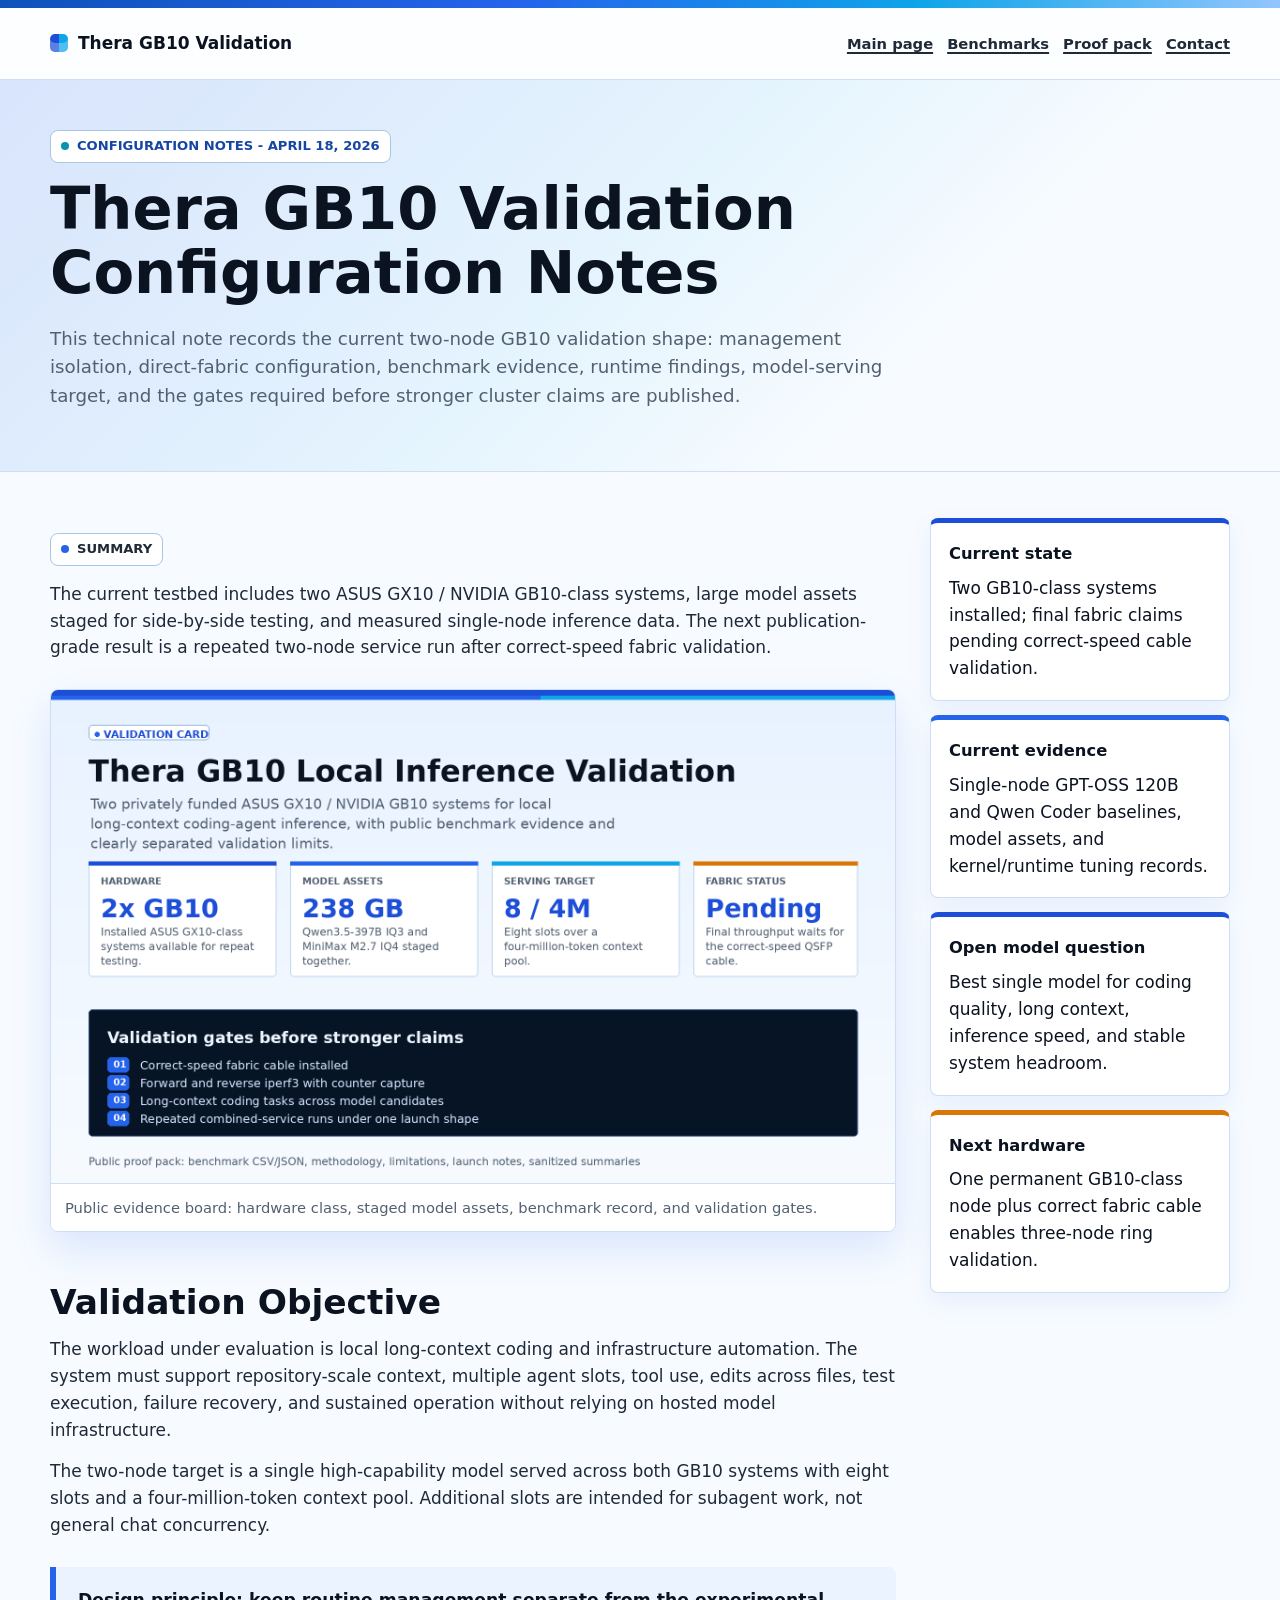
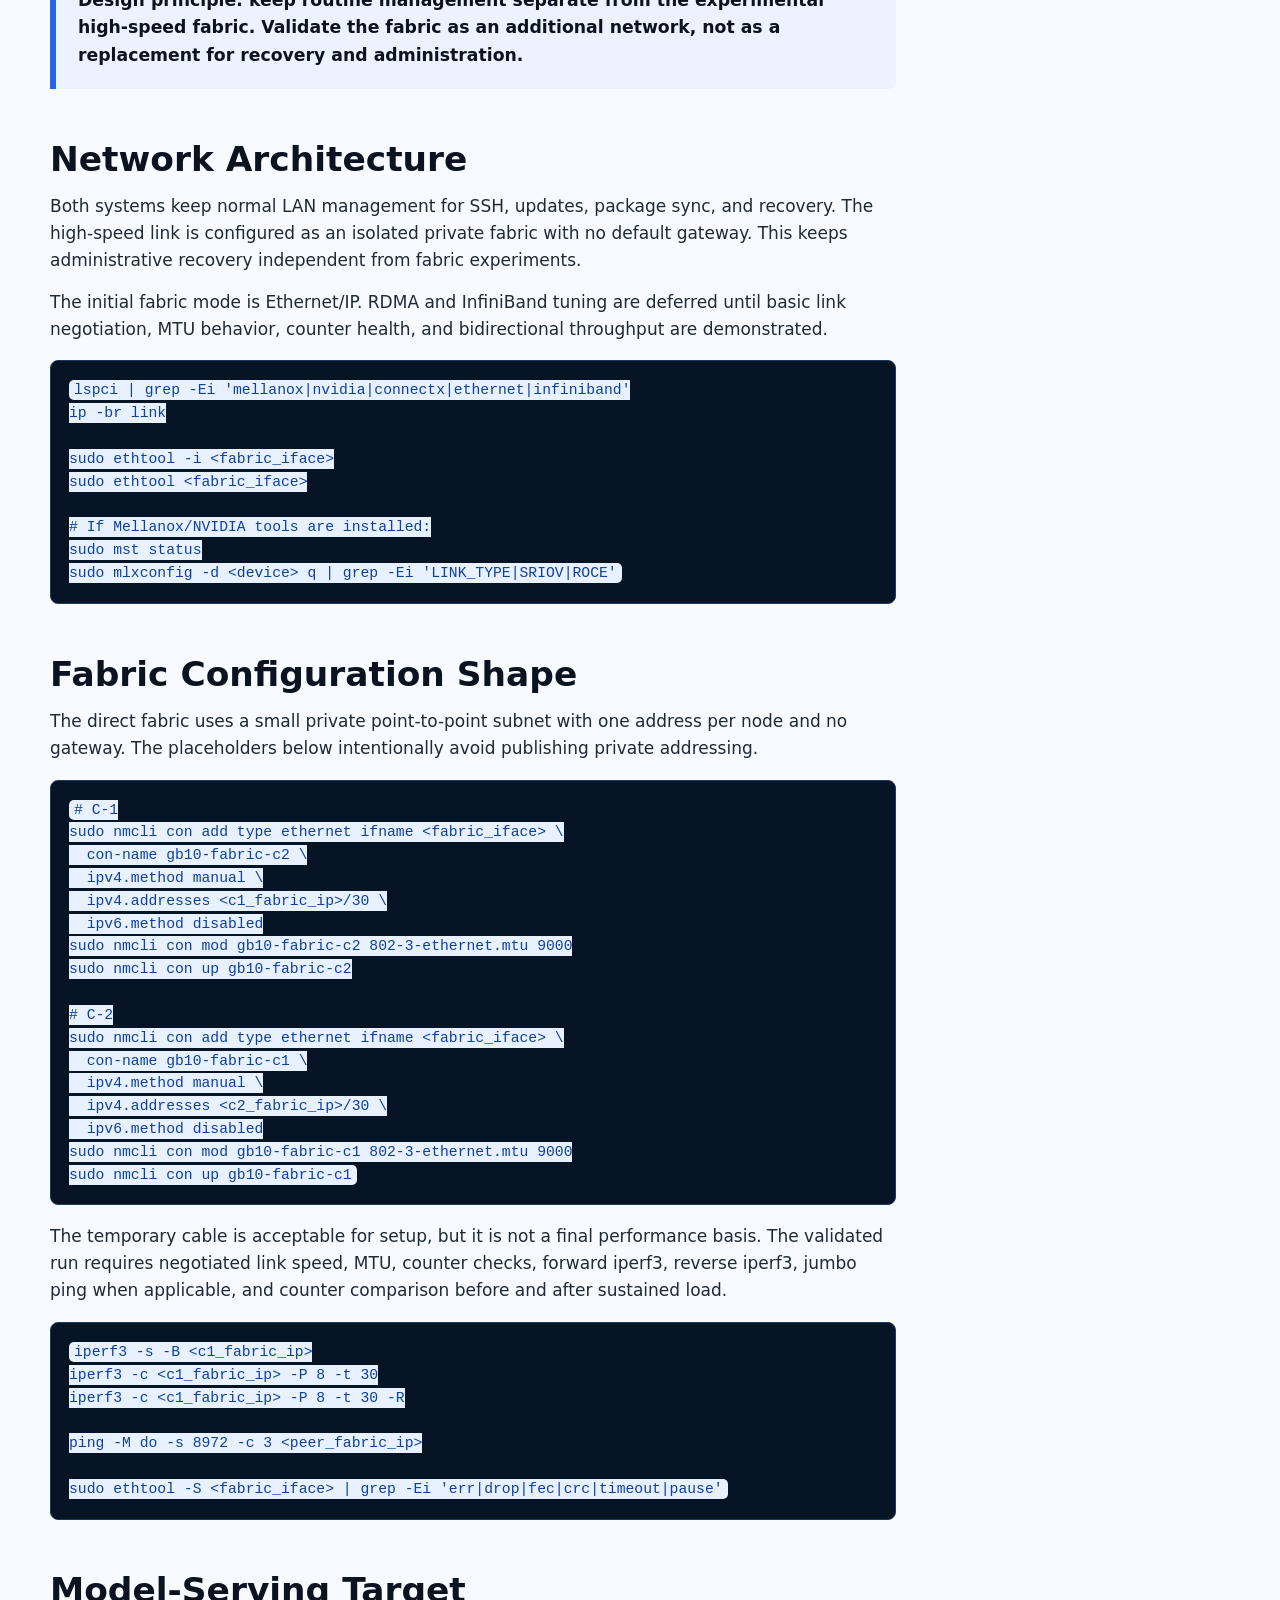
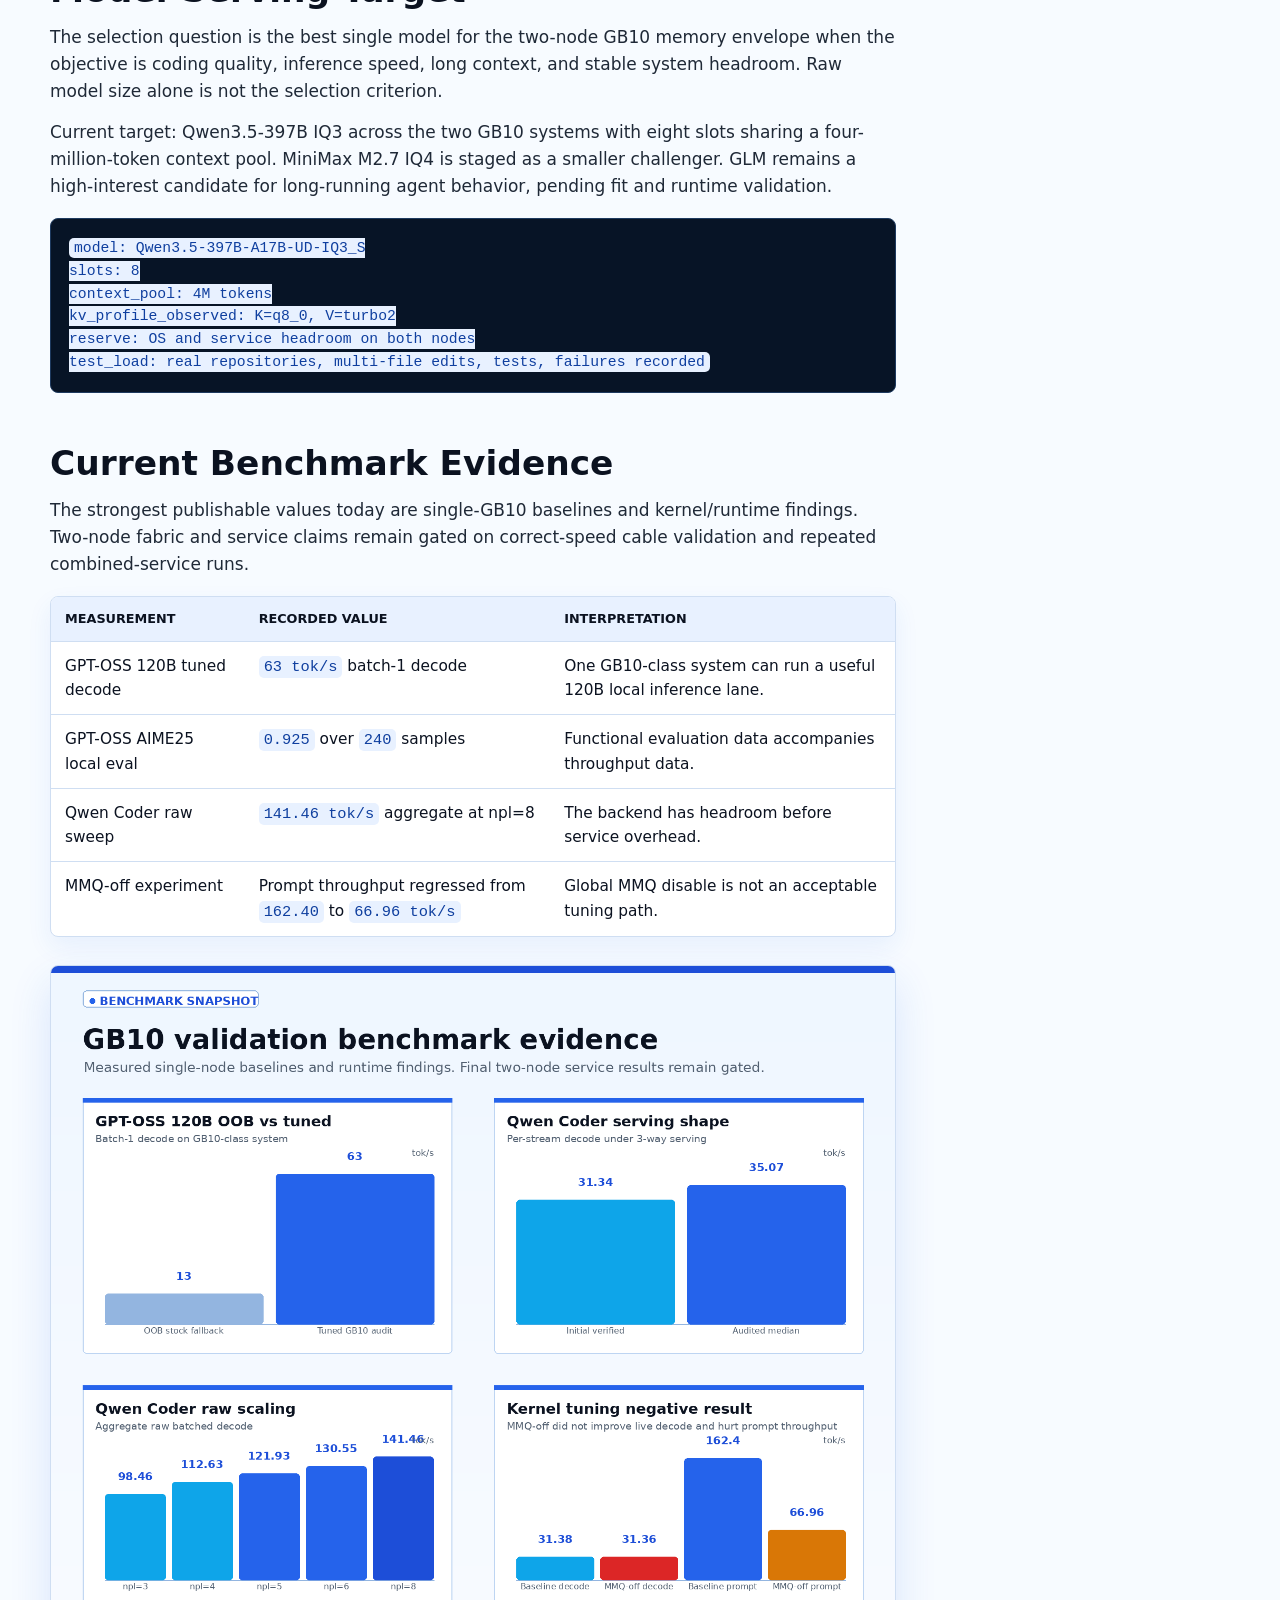
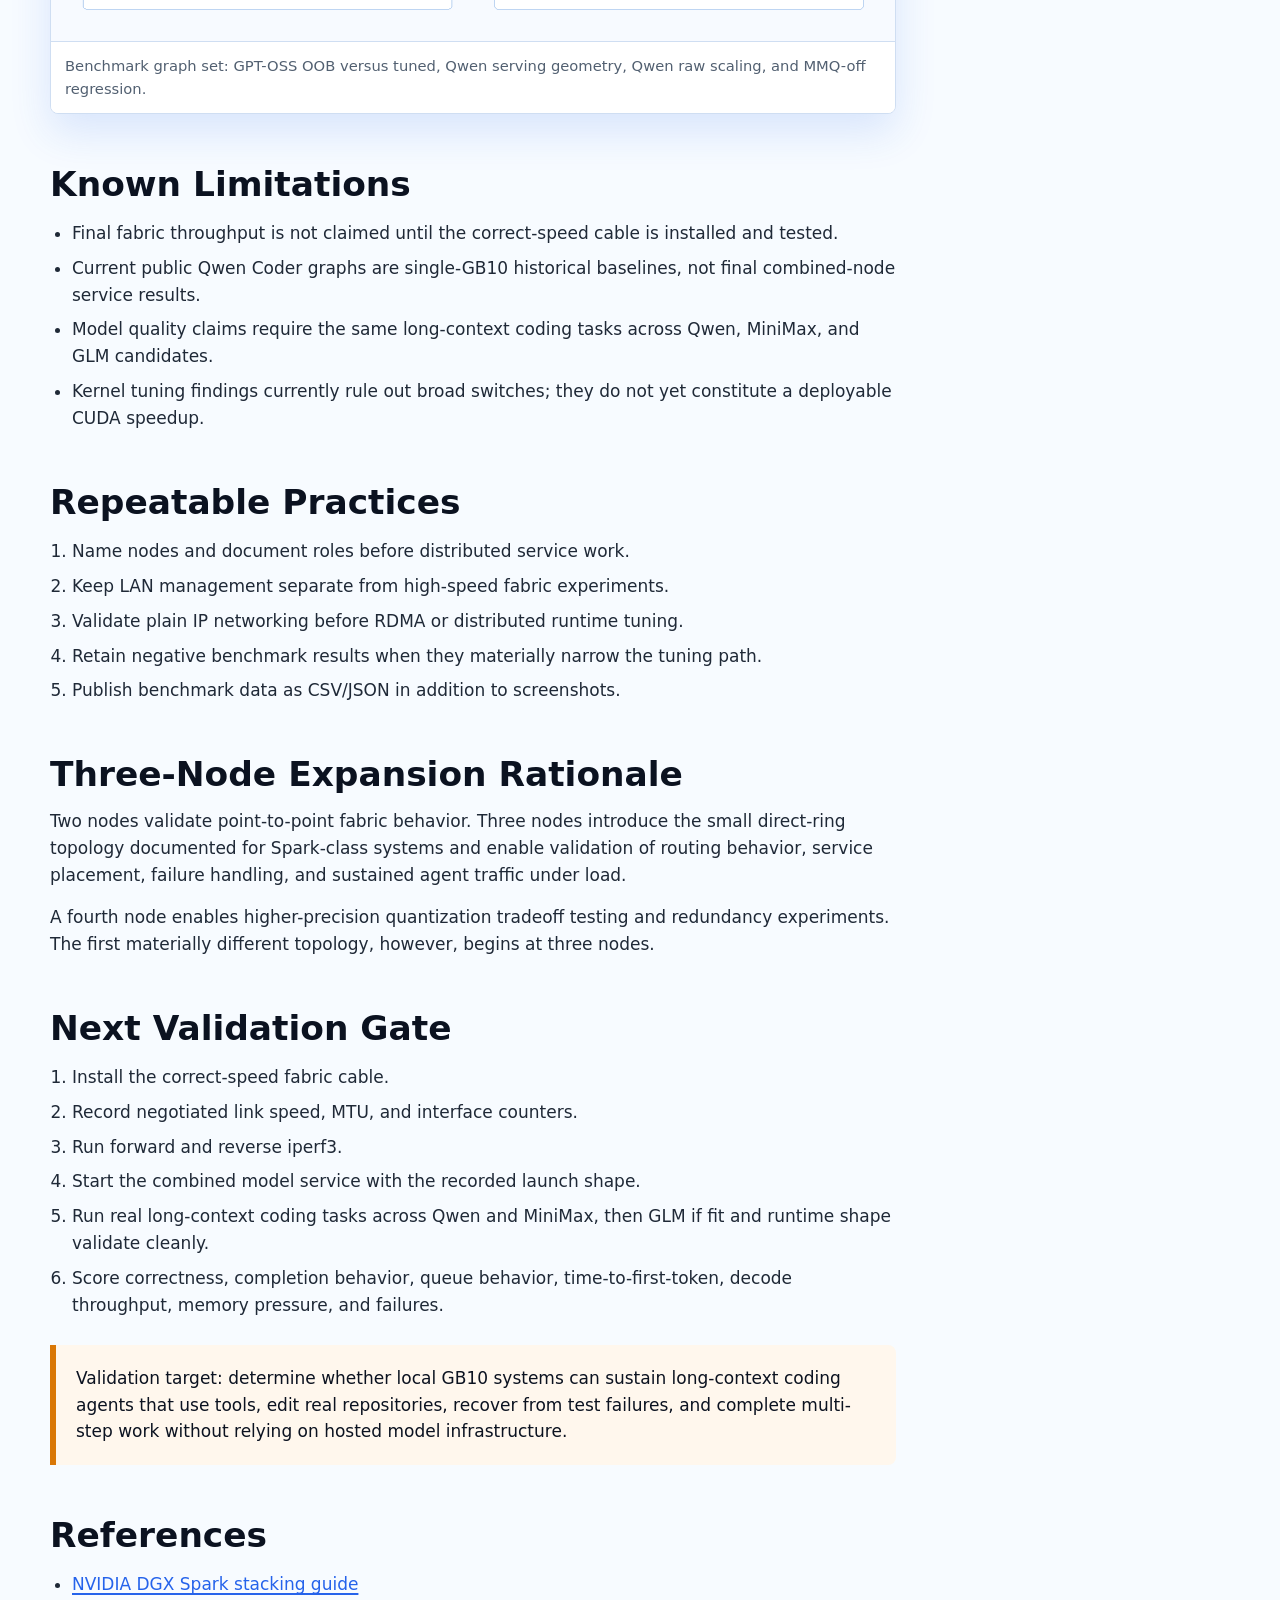
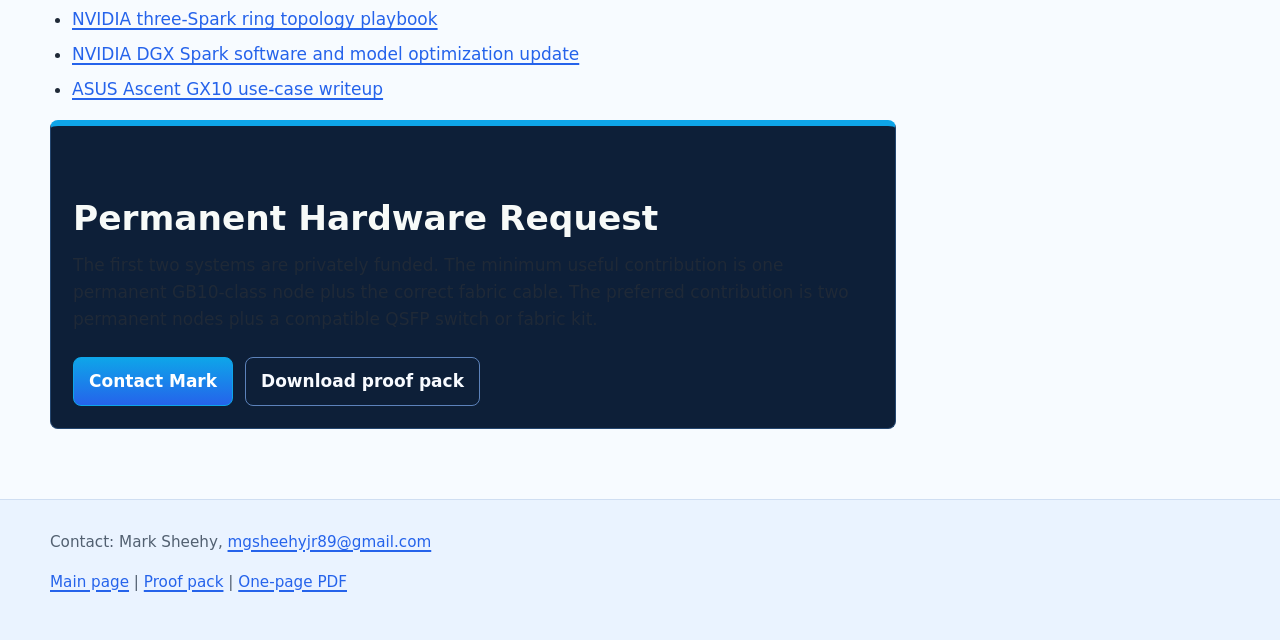
==== commit 19d1014e: "Apply blue validation card redesign" ====
--- a/build-log.html
+++ b/build-log.html
@@ -3,62 +3,62 @@
 <head>
   <meta charset="utf-8">
   <meta name="viewport" content="width=device-width, initial-scale=1">
-  <title>Building a Two-GB10 Local AI Cluster</title>
-  <meta name="description" content="A first-person build log for a two-node ASUS GX10 / NVIDIA GB10 local AI cluster: network shape, configs, benchmark evidence, kernel findings, model choices, and next tests.">
+  <title>Thera GB10 Validation Configuration Notes</title>
+  <meta name="description" content="Configuration notes for a two-node ASUS GX10 / NVIDIA GB10 local inference validation: network isolation, fabric commands, benchmark evidence, model-serving target, limitations, and sponsorship request.">
   <meta name="author" content="Mark Sheehy">
   <link rel="canonical" href="https://mgsheehyjr89.github.io/build-log.html">
   <link rel="icon" href="favicon.png" type="image/png">
   <link rel="stylesheet" href="site.css">
   <meta property="og:type" content="article">
-  <meta property="og:site_name" content="Thera GB10 Field Lab">
-  <meta property="og:title" content="Building a Two-GB10 Local AI Cluster">
-  <meta property="og:description" content="What I configured, what measured well, what broke, and why the third GB10 matters.">
+  <meta property="og:site_name" content="Thera GB10 Validation">
+  <meta property="og:title" content="Thera GB10 Validation Configuration Notes">
+  <meta property="og:description" content="Network shape, fabric commands, benchmark evidence, kernel findings, model-serving target, and validation gates for a two-node GB10 inference testbed.">
   <meta property="og:url" content="https://mgsheehyjr89.github.io/build-log.html">
   <meta property="og:image" content="https://mgsheehyjr89.github.io/social-card.png">
   <meta name="twitter:card" content="summary_large_image">
-  <meta name="twitter:title" content="Building a Two-GB10 Local AI Cluster">
-  <meta name="twitter:description" content="Network shape, configs, benchmark evidence, kernel findings, model choices, and next tests.">
+  <meta name="twitter:title" content="Thera GB10 Validation Configuration Notes">
+  <meta name="twitter:description" content="Network shape, fabric commands, benchmark evidence, kernel findings, model-serving target, and validation gates.">
   <meta name="twitter:image" content="https://mgsheehyjr89.github.io/social-card.png">
 </head>
 <body>
   <div class="topbar">
-    <div class="brand">Thera GB10 Field Lab</div>
+    <div class="brand">Thera GB10 Validation</div>
     <nav class="nav" aria-label="Site sections">
       <a href="index.html">Main page</a>
-      <a href="index.html#data">Data</a>
+      <a href="index.html#benchmarks">Benchmarks</a>
       <a href="proof-pack.zip">Proof pack</a>
       <a href="mailto:mgsheehyjr89@gmail.com">Contact</a>
     </nav>
   </div>
 
   <header class="article-hero">
-    <div class="eyebrow">Build log - April 18, 2026</div>
-    <h1>Building a Two-GB10 Local AI Cluster</h1>
-    <p class="lead">I bought the first two ASUS GX10 / NVIDIA GB10 systems myself because I wanted to stop guessing about local long-context coding agents. This is the setup work, the benchmark evidence, the mistakes, and the reason the next node matters.</p>
+    <div class="eyebrow">Configuration notes - April 18, 2026</div>
+    <h1>Thera GB10 Validation Configuration Notes</h1>
+    <p class="lead">This technical note records the current two-node GB10 validation shape: management isolation, direct-fabric configuration, benchmark evidence, runtime findings, model-serving target, and the gates required before stronger cluster claims are published.</p>
   </header>
 
   <main class="article-shell">
     <div class="article-layout">
       <article class="post">
-        <p class="section-label blue">Short version</p>
-        <p>I have two GB10-class systems online, large model assets staged, single-node benchmark data on disk, and a private fabric design ready for correct-speed validation. The next useful result is a repeated two-node service run under long-context coding pressure. After that, a third GB10 changes the topology from point-to-point into the small ring NVIDIA documents for Spark-class systems.</p>
+        <p class="section-label blue">Summary</p>
+        <p>The current testbed includes two ASUS GX10 / NVIDIA GB10-class systems, large model assets staged for side-by-side testing, and measured single-node inference data. The next publication-grade result is a repeated two-node service run after correct-speed fabric validation.</p>
 
         <figure class="image-frame">
           <img src="evidence-visual.png" alt="GB10 validation evidence board with owned hardware, model assets, benchmark evidence, and next validation pass.">
-          <figcaption>The public evidence board I am using: hardware class, model assets, benchmark record, and validation gates.</figcaption>
+          <figcaption>Public evidence board: hardware class, staged model assets, benchmark record, and validation gates.</figcaption>
         </figure>
 
-        <h2>Why I Built It This Way</h2>
-        <p>The workload I care about is not a chatbot answering one prompt. I want local agents that can stay inside a large repo, keep context, call tools, make edits, run tests, absorb failures, and finish without turning the hard parts into stubs.</p>
-
-        <p>That changes the whole shape of the system. The model has to be smart enough for coding, fast enough that agents do not stall, and large enough in context that several slots can work at once. I am targeting eight slots and a four-million-token context pool because the extra slots are for subagents, not for casual chat concurrency.</p>
-
-        <div class="pull">The main design rule is simple: never replace the boring management path with the experimental high-speed path. Add the fabric as a separate network and prove it before moving model traffic onto it.</div>
-
-        <h2>The Network Shape</h2>
-        <p>Both systems keep normal LAN management for SSH, updates, package sync, and recovery. The high-speed link is treated as a private fabric. It has no default gateway and no reason to carry ordinary management traffic.</p>
-
-        <p>I started with Ethernet mode because plain IP needs to be boring before RDMA, InfiniBand, or distributed runtime tuning enters the picture. The temporary cable is only useful for bring-up. It is not the basis for a final throughput claim, and I am not hard-coding the configuration to its temporary limit.</p>
+        <h2>Validation Objective</h2>
+        <p>The workload under evaluation is local long-context coding and infrastructure automation. The system must support repository-scale context, multiple agent slots, tool use, edits across files, test execution, failure recovery, and sustained operation without relying on hosted model infrastructure.</p>
+
+        <p>The two-node target is a single high-capability model served across both GB10 systems with eight slots and a four-million-token context pool. Additional slots are intended for subagent work, not general chat concurrency.</p>
+
+        <div class="pull">Design principle: keep routine management separate from the experimental high-speed fabric. Validate the fabric as an additional network, not as a replacement for recovery and administration.</div>
+
+        <h2>Network Architecture</h2>
+        <p>Both systems keep normal LAN management for SSH, updates, package sync, and recovery. The high-speed link is configured as an isolated private fabric with no default gateway. This keeps administrative recovery independent from fabric experiments.</p>
+
+        <p>The initial fabric mode is Ethernet/IP. RDMA and InfiniBand tuning are deferred until basic link negotiation, MTU behavior, counter health, and bidirectional throughput are demonstrated.</p>
 
         <pre><code>lspci | grep -Ei 'mellanox|nvidia|connectx|ethernet|infiniband'
 ip -br link
@@ -70,8 +70,8 @@
 sudo mst status
 sudo mlxconfig -d &lt;device&gt; q | grep -Ei 'LINK_TYPE|SRIOV|ROCE'</code></pre>
 
-        <h2>The Fabric Config</h2>
-        <p>The direct fabric is a small private subnet with one address on each node and no gateway. The placeholders below are intentional. The useful public part is the shape, not private addressing.</p>
+        <h2>Fabric Configuration Shape</h2>
+        <p>The direct fabric uses a small private point-to-point subnet with one address per node and no gateway. The placeholders below intentionally avoid publishing private addressing.</p>
 
         <pre><code># C-1
 sudo nmcli con add type ethernet ifname &lt;fabric_iface&gt; \
@@ -91,7 +91,7 @@
 sudo nmcli con mod gb10-fabric-c1 802-3-ethernet.mtu 9000
 sudo nmcli con up gb10-fabric-c1</code></pre>
 
-        <p>The final fabric test is narrow: negotiated link speed, MTU, counters, forward iperf3, reverse iperf3, jumbo ping when MTU 9000 is valid, and error/drop/FEC counters before and after load.</p>
+        <p>The temporary cable is acceptable for setup, but it is not a final performance basis. The validated run requires negotiated link speed, MTU, counter checks, forward iperf3, reverse iperf3, jumbo ping when applicable, and counter comparison before and after sustained load.</p>
 
         <pre><code>iperf3 -s -B &lt;c1_fabric_ip&gt;
 iperf3 -c &lt;c1_fabric_ip&gt; -P 8 -t 30
@@ -101,20 +101,20 @@
 
 sudo ethtool -S &lt;fabric_iface&gt; | grep -Ei 'err|drop|fec|crc|timeout|pause'</code></pre>
 
-        <h2>The Model-Serving Target</h2>
-        <p>The question is not which file is biggest. The question is which single model gives the best coding intelligence at usable speed while leaving enough memory for KV cache, compute, and the operating systems.</p>
-
-        <p>Right now the working two-node target is Qwen3.5-397B IQ3 with eight slots sharing a four-million-token context pool. MiniMax M2.7 IQ4 is staged as a smaller challenger. GLM remains the family I am watching hardest for long-running agent behavior, but I am not calling a winner until the same coding tasks run across the candidates.</p>
+        <h2>Model-Serving Target</h2>
+        <p>The selection question is the best single model for the two-node GB10 memory envelope when the objective is coding quality, inference speed, long context, and stable system headroom. Raw model size alone is not the selection criterion.</p>
+
+        <p>Current target: Qwen3.5-397B IQ3 across the two GB10 systems with eight slots sharing a four-million-token context pool. MiniMax M2.7 IQ4 is staged as a smaller challenger. GLM remains a high-interest candidate for long-running agent behavior, pending fit and runtime validation.</p>
 
         <pre><code>model: Qwen3.5-397B-A17B-UD-IQ3_S
 slots: 8
 context_pool: 4M tokens
 kv_profile_observed: K=q8_0, V=turbo2
-reserve: keep OS and service headroom on both nodes
-test_load: real repos, multi-file edits, tests, failures recorded</code></pre>
-
-        <h2>Numbers I Can Publish Today</h2>
-        <p>The strongest numbers today are still single-GB10 baselines and kernel/runtime findings. I am keeping two-node fabric claims separate until the correct cable and repeated service benchmarks are finished.</p>
+reserve: OS and service headroom on both nodes
+test_load: real repositories, multi-file edits, tests, failures recorded</code></pre>
+
+        <h2>Current Benchmark Evidence</h2>
+        <p>The strongest publishable values today are single-GB10 baselines and kernel/runtime findings. Two-node fabric and service claims remain gated on correct-speed cable validation and repeated combined-service runs.</p>
 
         <div class="table-wrap">
           <table>
@@ -122,19 +122,19 @@
               <tr>
                 <th>Measurement</th>
                 <th>Recorded value</th>
-                <th>Takeaway</th>
+                <th>Interpretation</th>
               </tr>
             </thead>
             <tbody>
               <tr>
                 <td>GPT-OSS 120B tuned decode</td>
                 <td><code>63 tok/s</code> batch-1 decode</td>
-                <td>One GB10-class system can run a useful 120B lane.</td>
+                <td>One GB10-class system can run a useful 120B local inference lane.</td>
               </tr>
               <tr>
                 <td>GPT-OSS AIME25 local eval</td>
                 <td><code>0.925</code> over <code>240</code> samples</td>
-                <td>There is functional eval data, not only throughput.</td>
+                <td>Functional evaluation data accompanies throughput data.</td>
               </tr>
               <tr>
                 <td>Qwen Coder raw sweep</td>
@@ -144,7 +144,7 @@
               <tr>
                 <td>MMQ-off experiment</td>
                 <td>Prompt throughput regressed from <code>162.40</code> to <code>66.96 tok/s</code></td>
-                <td>The easy toggle was not the real optimization path.</td>
+                <td>Global MMQ disable is not an acceptable tuning path.</td>
               </tr>
             </tbody>
           </table>
@@ -152,44 +152,44 @@
 
         <figure class="image-frame">
           <img src="benchmark-graphs.png" alt="Benchmark graphs for GPT-OSS tuned decode, Qwen Coder serving shape, Qwen raw scaling, and MMQ tuning results.">
-          <figcaption>The graph set includes useful baselines plus a negative kernel result that saves tuning time.</figcaption>
+          <figcaption>Benchmark graph set: GPT-OSS OOB versus tuned, Qwen serving geometry, Qwen raw scaling, and MMQ-off regression.</figcaption>
         </figure>
 
-        <h2>What Broke Or Almost Broke</h2>
+        <h2>Known Limitations</h2>
         <ul>
-          <li>The cable mattered more than expected. A lower-rated cable is fine for setup, but it is not a final fabric benchmark.</li>
-          <li>The easy kernel toggles did not solve the bottleneck. MMQ-off stayed flat on decode and hurt prompt throughput; disabling stream-k globally was worse.</li>
-          <li>Benchmarks that look good in isolation are not enough. The real test is long-context coding with multiple agent slots under the same launch configuration.</li>
-          <li>Model quality claims are fragile unless Qwen, MiniMax, and GLM run the same tasks with the same scoring rules.</li>
+          <li>Final fabric throughput is not claimed until the correct-speed cable is installed and tested.</li>
+          <li>Current public Qwen Coder graphs are single-GB10 historical baselines, not final combined-node service results.</li>
+          <li>Model quality claims require the same long-context coding tasks across Qwen, MiniMax, and GLM candidates.</li>
+          <li>Kernel tuning findings currently rule out broad switches; they do not yet constitute a deployable CUDA speedup.</li>
         </ul>
 
-        <h2>What I Would Repeat</h2>
+        <h2>Repeatable Practices</h2>
         <ol>
-          <li>Name the nodes and document roles first.</li>
-          <li>Keep LAN management separate from the high-speed fabric.</li>
-          <li>Prove IP networking before RDMA or distributed runtime tuning.</li>
-          <li>Record negative results because they stop the next person from wasting the same night.</li>
-          <li>Publish benchmark data as CSV/JSON, not only screenshots.</li>
+          <li>Name nodes and document roles before distributed service work.</li>
+          <li>Keep LAN management separate from high-speed fabric experiments.</li>
+          <li>Validate plain IP networking before RDMA or distributed runtime tuning.</li>
+          <li>Retain negative benchmark results when they materially narrow the tuning path.</li>
+          <li>Publish benchmark data as CSV/JSON in addition to screenshots.</li>
         </ol>
 
-        <h2>Why A Third Node Changes The Work</h2>
-        <p>With two nodes, the fabric test is point-to-point. With three, the topology becomes a small ring, which is the shape NVIDIA documents for three Spark-class systems using direct QSFP connections. That matters because the third node is not just more memory. It changes the validation: ring behavior, routing choices, service placement, failure behavior, and whether long-running agent traffic stays usable under load.</p>
-
-        <p>A fourth node would open Q3/Q4 tradeoff testing and redundancy experiments, but the first meaningful jump is two to three. That is why the sponsorship request starts with one permanent GB10-class node plus the right fabric cable.</p>
-
-        <h2>The Next Concrete Test</h2>
+        <h2>Three-Node Expansion Rationale</h2>
+        <p>Two nodes validate point-to-point fabric behavior. Three nodes introduce the small direct-ring topology documented for Spark-class systems and enable validation of routing behavior, service placement, failure handling, and sustained agent traffic under load.</p>
+
+        <p>A fourth node enables higher-precision quantization tradeoff testing and redundancy experiments. The first materially different topology, however, begins at three nodes.</p>
+
+        <h2>Next Validation Gate</h2>
         <ol>
           <li>Install the correct-speed fabric cable.</li>
-          <li>Record negotiated link speed, MTU, and counters.</li>
+          <li>Record negotiated link speed, MTU, and interface counters.</li>
           <li>Run forward and reverse iperf3.</li>
           <li>Start the combined model service with the recorded launch shape.</li>
           <li>Run real long-context coding tasks across Qwen and MiniMax, then GLM if fit and runtime shape validate cleanly.</li>
           <li>Score correctness, completion behavior, queue behavior, time-to-first-token, decode throughput, memory pressure, and failures.</li>
         </ol>
 
-        <div class="band red">I am not trying to make a tiny cluster win a synthetic one-prompt chart. I am testing whether local GB10 systems can support the work commercial agents often fail at: staying on a task, using long context, running tools, editing real repositories, absorbing test failures, and finishing.</div>
-
-        <h2>References I Used</h2>
+        <div class="band amber">Validation target: determine whether local GB10 systems can sustain long-context coding agents that use tools, edit real repositories, recover from test failures, and complete multi-step work without relying on hosted model infrastructure.</div>
+
+        <h2>References</h2>
         <ul>
           <li><a href="https://docs.nvidia.com/dgx/dgx-spark/spark-clustering.html">NVIDIA DGX Spark stacking guide</a></li>
           <li><a href="https://build.nvidia.com/spark/connect-three-sparks">NVIDIA three-Spark ring topology playbook</a></li>
@@ -199,7 +199,7 @@
 
         <div class="ask-panel">
           <h2>Permanent Hardware Request</h2>
-          <p>The first two systems are privately funded. The useful next contribution is one permanent GB10-class node plus the correct fabric cable. The preferred contribution is two permanent nodes plus a compatible QSFP switch or fabric kit.</p>
+          <p>The first two systems are privately funded. The minimum useful contribution is one permanent GB10-class node plus the correct fabric cable. The preferred contribution is two permanent nodes plus a compatible QSFP switch or fabric kit.</p>
           <div class="button-row">
             <a class="button teal" href="mailto:mgsheehyjr89@gmail.com?subject=GB10%20hardware%20sponsorship">Contact Mark</a>
             <a class="button secondary" href="proof-pack.zip">Download proof pack</a>
@@ -207,22 +207,22 @@
         </div>
       </article>
 
-      <aside class="side" aria-label="Build log summary">
+      <aside class="side" aria-label="Configuration note summary">
         <div class="side-card blue">
           <strong>Current state</strong>
-          <p>Two GB10-class systems are installed. Final fabric claims wait for the correct-speed cable and repeated service benchmarks.</p>
+          <p>Two GB10-class systems installed; final fabric claims pending correct-speed cable validation.</p>
         </div>
         <div class="side-card teal">
-          <strong>Best current proof</strong>
-          <p>Single-node GPT-OSS 120B and Qwen Coder baselines, model assets on disk, and kernel/runtime tuning records.</p>
+          <strong>Current evidence</strong>
+          <p>Single-node GPT-OSS 120B and Qwen Coder baselines, model assets, and kernel/runtime tuning records.</p>
+        </div>
+        <div class="side-card blue">
+          <strong>Open model question</strong>
+          <p>Best single model for coding quality, long context, inference speed, and stable system headroom.</p>
         </div>
         <div class="side-card amber">
-          <strong>Open question</strong>
-          <p>Which single model gives the best mix of coding intelligence, long context, and speed across the two GB10 nodes?</p>
-        </div>
-        <div class="side-card red">
           <strong>Next hardware</strong>
-          <p>One permanent GB10-class node plus the correct fabric cable turns the setup into a three-node ring validation.</p>
+          <p>One permanent GB10-class node plus correct fabric cable enables three-node ring validation.</p>
         </div>
       </aside>
     </div>
--- a/site.css
+++ b/site.css
@@ -1,24 +1,26 @@
 :root {
   color-scheme: light;
-  --ink: #0e0f11;
-  --ink2: #2c2e33;
-  --ink3: #5a5e6a;
-  --bg: #fafaf8;
-  --bg2: #f3f2ee;
-  --bg3: #eae9e3;
-  --rule: #dddbd3;
-  --rule2: #c8c6bc;
+  --ink: #0b1220;
+  --ink2: #1f2937;
+  --ink3: #526071;
+  --bg: #f7fbff;
+  --bg2: #edf5ff;
+  --bg3: #dcecff;
+  --rule: #cfdef2;
+  --rule2: #a9c5e8;
   --surface: #ffffff;
-  --terminal: #111417;
-  --terminal2: #1b2025;
-  --red: #c0291e;
-  --amber: #c07010;
-  --green: #1a6640;
-  --blue: #1a3580;
-  --teal: #0a6b5e;
-  --violet: #5a2d8a;
-  --shadow: 0 16px 34px rgba(14, 15, 17, 0.11);
-  --soft-shadow: 0 9px 22px rgba(14, 15, 17, 0.07);
+  --terminal: #071426;
+  --terminal2: #0d1f38;
+  --red: #dc2626;
+  --amber: #d97706;
+  --green: #15803d;
+  --blue: #2563eb;
+  --blue2: #0ea5e9;
+  --blue3: #1d4ed8;
+  --teal: #0891b2;
+  --violet: #4f46e5;
+  --shadow: 0 18px 42px rgba(37, 99, 235, 0.14);
+  --soft-shadow: 0 10px 24px rgba(37, 99, 235, 0.08);
   --max: 1180px;
   --article: 980px;
 }
@@ -33,7 +35,9 @@
 
 body {
   margin: 0;
-  background: var(--bg);
+  background:
+    linear-gradient(180deg, #eff6ff 0, var(--bg) 360px),
+    var(--bg);
   color: var(--ink);
   font-family: "Sora", "IBM Plex Sans", system-ui, -apple-system, BlinkMacSystemFont, "Segoe UI", sans-serif;
   font-size: 17px;
@@ -47,7 +51,7 @@
   content: "";
   display: block;
   height: 8px;
-  background: linear-gradient(90deg, var(--blue) 0 28%, var(--teal) 28% 55%, var(--amber) 55% 74%, var(--red) 74% 100%);
+  background: linear-gradient(90deg, #0f52ba 0, var(--blue) 40%, var(--blue2) 72%, #93c5fd 100%);
 }
 
 a {
@@ -70,8 +74,8 @@
 code {
   padding: 2px 5px;
   border-radius: 5px;
-  background: var(--bg3);
-  color: var(--ink);
+  background: #e8f1ff;
+  color: #0f3f9f;
   overflow-wrap: anywhere;
 }
 
@@ -79,10 +83,10 @@
   overflow-x: auto;
   margin: 18px 0;
   padding: 18px;
-  border: 1px solid #2e353b;
+  border: 1px solid #1e3a5f;
   border-radius: 8px;
   background: var(--terminal);
-  color: #e6f0ed;
+  color: #eaf3ff;
   font-size: 0.92rem;
   line-height: 1.55;
 }
@@ -147,7 +151,8 @@
   padding-top: 14px;
   padding-bottom: 14px;
   border-bottom: 1px solid var(--rule);
-  background: var(--bg2);
+  background: rgba(255, 255, 255, 0.86);
+  backdrop-filter: blur(16px);
 }
 
 .brand {
@@ -164,8 +169,8 @@
   height: 18px;
   border-radius: 5px;
   background:
-    linear-gradient(90deg, var(--blue) 0 50%, var(--teal) 50% 100%),
-    linear-gradient(90deg, var(--amber) 0 50%, var(--red) 50% 100%);
+    linear-gradient(90deg, var(--blue3) 0 50%, var(--blue2) 50% 100%),
+    linear-gradient(90deg, #93c5fd 0 50%, var(--blue) 50% 100%);
   box-shadow: inset 0 -9px 0 rgba(255, 255, 255, 0.28);
 }
 
@@ -184,10 +189,10 @@
 
 .hero {
   padding-top: 54px;
-  padding-bottom: 42px;
+  padding-bottom: 46px;
   border-bottom: 1px solid var(--rule);
   background:
-    linear-gradient(90deg, rgba(26, 53, 128, 0.08), transparent 36%),
+    linear-gradient(135deg, rgba(37, 99, 235, 0.16), rgba(14, 165, 233, 0.08) 48%, rgba(255, 255, 255, 0) 72%),
     var(--bg);
 }
 
@@ -208,8 +213,8 @@
   padding: 5px 10px;
   border: 1px solid var(--rule2);
   border-radius: 8px;
-  background: var(--surface);
-  color: var(--ink2);
+  background: #ffffff;
+  color: #1646a3;
   font-size: 0.82rem;
   font-weight: 820;
   text-transform: uppercase;
@@ -264,7 +269,7 @@
   padding: 10px 15px;
   border: 1px solid var(--blue);
   border-radius: 8px;
-  background: var(--blue);
+  background: linear-gradient(180deg, var(--blue), var(--blue3));
   color: #ffffff;
   font-weight: 760;
   text-decoration: none;
@@ -273,19 +278,19 @@
 .button.secondary {
   border-color: var(--rule2);
   background: var(--surface);
+  color: var(--blue3);
+}
+
+.button.teal {
+  border-color: var(--blue2);
+  background: linear-gradient(180deg, var(--blue2), var(--blue));
+}
+
+.signal-board {
+  border: 1px solid #b9d1f2;
+  border-radius: 8px;
+  background: rgba(255, 255, 255, 0.94);
   color: var(--ink);
-}
-
-.button.teal {
-  border-color: var(--teal);
-  background: var(--teal);
-}
-
-.signal-board {
-  border: 1px solid var(--rule2);
-  border-radius: 8px;
-  background: var(--terminal);
-  color: #f5f7f6;
   box-shadow: var(--shadow);
   overflow: hidden;
 }
@@ -295,14 +300,15 @@
   justify-content: space-between;
   gap: 12px;
   padding: 14px 16px;
-  border-bottom: 1px solid #2e353b;
-  color: #c4cfca;
+  border-bottom: 1px solid var(--rule);
+  background: #f0f7ff;
+  color: #315476;
   font-size: 0.88rem;
   font-weight: 760;
 }
 
 .signal-board-header span:last-child {
-  color: #efcf77;
+  color: var(--blue3);
 }
 
 .signal-grid {
@@ -313,8 +319,8 @@
 .signal {
   min-height: 132px;
   padding: 18px;
-  border-right: 1px solid #2e353b;
-  border-bottom: 1px solid #2e353b;
+  border-right: 1px solid var(--rule);
+  border-bottom: 1px solid var(--rule);
 }
 
 .signal:nth-child(2n) {
@@ -327,7 +333,7 @@
 
 .signal span {
   display: block;
-  color: #aebbb6;
+  color: var(--ink3);
   font-size: 0.78rem;
   font-weight: 780;
   text-transform: uppercase;
@@ -336,7 +342,7 @@
 .signal strong {
   display: block;
   margin-top: 9px;
-  color: #ffffff;
+  color: #0f3f9f;
   font-family: ui-monospace, SFMono-Regular, Menlo, Monaco, Consolas, monospace;
   font-size: 2rem;
   line-height: 1;
@@ -344,7 +350,7 @@
 
 .signal p {
   margin: 10px 0 0;
-  color: #dce5e1;
+  color: var(--ink3);
   font-size: 0.92rem;
   line-height: 1.4;
 }
@@ -377,27 +383,27 @@
 }
 
 .section.cool {
-  --section-bg: #eef3f5;
+  --section-bg: #eef6ff;
 }
 
 .section.terminal {
-  --section-bg: var(--terminal);
-  color: #f7faf8;
+  --section-bg: #0b1d35;
+  color: #f8fbff;
 }
 
 .section.terminal a {
-  color: #b9d5ff;
+  color: #bfdbfe;
 }
 
 .section.terminal .muted,
 .section.terminal p {
-  color: #c9d3cf;
+  color: #d5e7ff;
 }
 
 .section.terminal .section-label {
   background: var(--terminal2);
-  border-color: #343c43;
-  color: #f7faf8;
+  border-color: #24466f;
+  color: #f8fbff;
 }
 
 .section-header {
@@ -411,7 +417,7 @@
 }
 
 .section.terminal .section-header {
-  border-bottom-color: #343c43;
+  border-bottom-color: #24466f;
 }
 
 .muted {
@@ -437,9 +443,9 @@
 .pull {
   margin: 28px 0;
   padding: 20px 22px;
-  border-left: 6px solid var(--red);
+  border-left: 6px solid var(--blue);
   border-radius: 0 8px 8px 0;
-  background: #fff7f5;
+  background: #eaf3ff;
   color: var(--ink);
   font-size: 1.08rem;
   font-weight: 690;
@@ -459,7 +465,7 @@
 .side-card {
   padding: 18px;
   border: 1px solid var(--rule);
-  border-top: 5px solid var(--teal);
+  border-top: 5px solid var(--blue);
   border-radius: 8px;
   background: var(--surface);
   box-shadow: var(--soft-shadow);
@@ -470,7 +476,7 @@
 .proof-card.blue,
 .method-card.blue,
 .side-card.blue {
-  border-top-color: var(--blue);
+  border-top-color: var(--blue3);
 }
 
 .note.green,
@@ -503,9 +509,9 @@
 .section.terminal .method-card,
 .section.terminal .evidence-item,
 .section.terminal .side-card {
-  border-color: #343c43;
+  border-color: #24466f;
   background: var(--terminal2);
-  color: #f7faf8;
+  color: #f8fbff;
   box-shadow: none;
 }
 
@@ -550,7 +556,7 @@
 }
 
 .section.terminal .metric-label {
-  color: #b9c5c0;
+  color: #bfdbfe;
 }
 
 .metric-value {
@@ -569,7 +575,7 @@
 }
 
 .section.terminal .metric-copy {
-  color: #c9d3cf;
+  color: #d5e7ff;
 }
 
 .image-frame {
@@ -590,14 +596,14 @@
 }
 
 .section.terminal .image-frame {
-  border-color: #343c43;
+  border-color: #24466f;
   background: var(--terminal2);
 }
 
 .section.terminal .image-frame figcaption {
-  border-top-color: #343c43;
+  border-top-color: #24466f;
   background: var(--terminal2);
-  color: #c9d3cf;
+  color: #d5e7ff;
 }
 
 .table-wrap {
@@ -630,7 +636,7 @@
 }
 
 th {
-  background: var(--bg3);
+  background: #e8f1ff;
   color: var(--ink);
   font-size: 0.8rem;
   font-weight: 780;
@@ -642,17 +648,17 @@
   padding: 20px;
   border-left: 6px solid var(--teal);
   border-radius: 0 8px 8px 0;
-  background: #edf8f4;
+  background: #eaf7ff;
 }
 
 .band.amber {
   border-left-color: var(--amber);
-  background: #fff8ec;
+  background: #fff7ed;
 }
 
 .band.red {
   border-left-color: var(--red);
-  background: #fff5f3;
+  background: #fef2f2;
 }
 
 .timeline {
@@ -678,7 +684,7 @@
   width: 46px;
   height: 46px;
   border-radius: 8px;
-  background: var(--ink);
+  background: linear-gradient(180deg, var(--blue), var(--blue3));
   color: #ffffff;
   font-family: ui-monospace, SFMono-Regular, Menlo, Monaco, Consolas, monospace;
   font-weight: 760;
@@ -697,8 +703,8 @@
 
 .ask-panel {
   padding: 22px;
-  border: 1px solid #343c43;
-  border-top: 6px solid var(--amber);
+  border: 1px solid #24466f;
+  border-top: 6px solid var(--blue2);
   border-radius: 8px;
   background: var(--terminal2);
   color: #f7faf8;
@@ -706,13 +712,13 @@
 
 .ask-panel p,
 .ask-panel li {
-  color: #d9e2de;
+  color: #d5e7ff;
 }
 
 .ask-panel .button.secondary {
-  border-color: #56616a;
+  border-color: #5c82ba;
   background: transparent;
-  color: #f7faf8;
+  color: #f8fbff;
 }
 
 .article-hero {
@@ -720,7 +726,7 @@
   padding-bottom: 44px;
   border-bottom: 1px solid var(--rule);
   background:
-    linear-gradient(90deg, rgba(10, 107, 94, 0.09), transparent 42%),
+    linear-gradient(135deg, rgba(37, 99, 235, 0.15), rgba(14, 165, 233, 0.08) 48%, transparent 72%),
     var(--bg);
 }
 
@@ -769,7 +775,7 @@
   padding-top: 30px;
   padding-bottom: 30px;
   border-top: 1px solid var(--rule);
-  background: var(--bg2);
+  background: #eaf3ff;
   color: var(--ink3);
   font-size: 0.95rem;
 }
@@ -851,7 +857,7 @@
   }
 
   .signal:nth-last-child(-n + 2) {
-    border-bottom: 1px solid #2e353b;
+    border-bottom: 1px solid var(--rule);
   }
 
   .signal:last-child {
